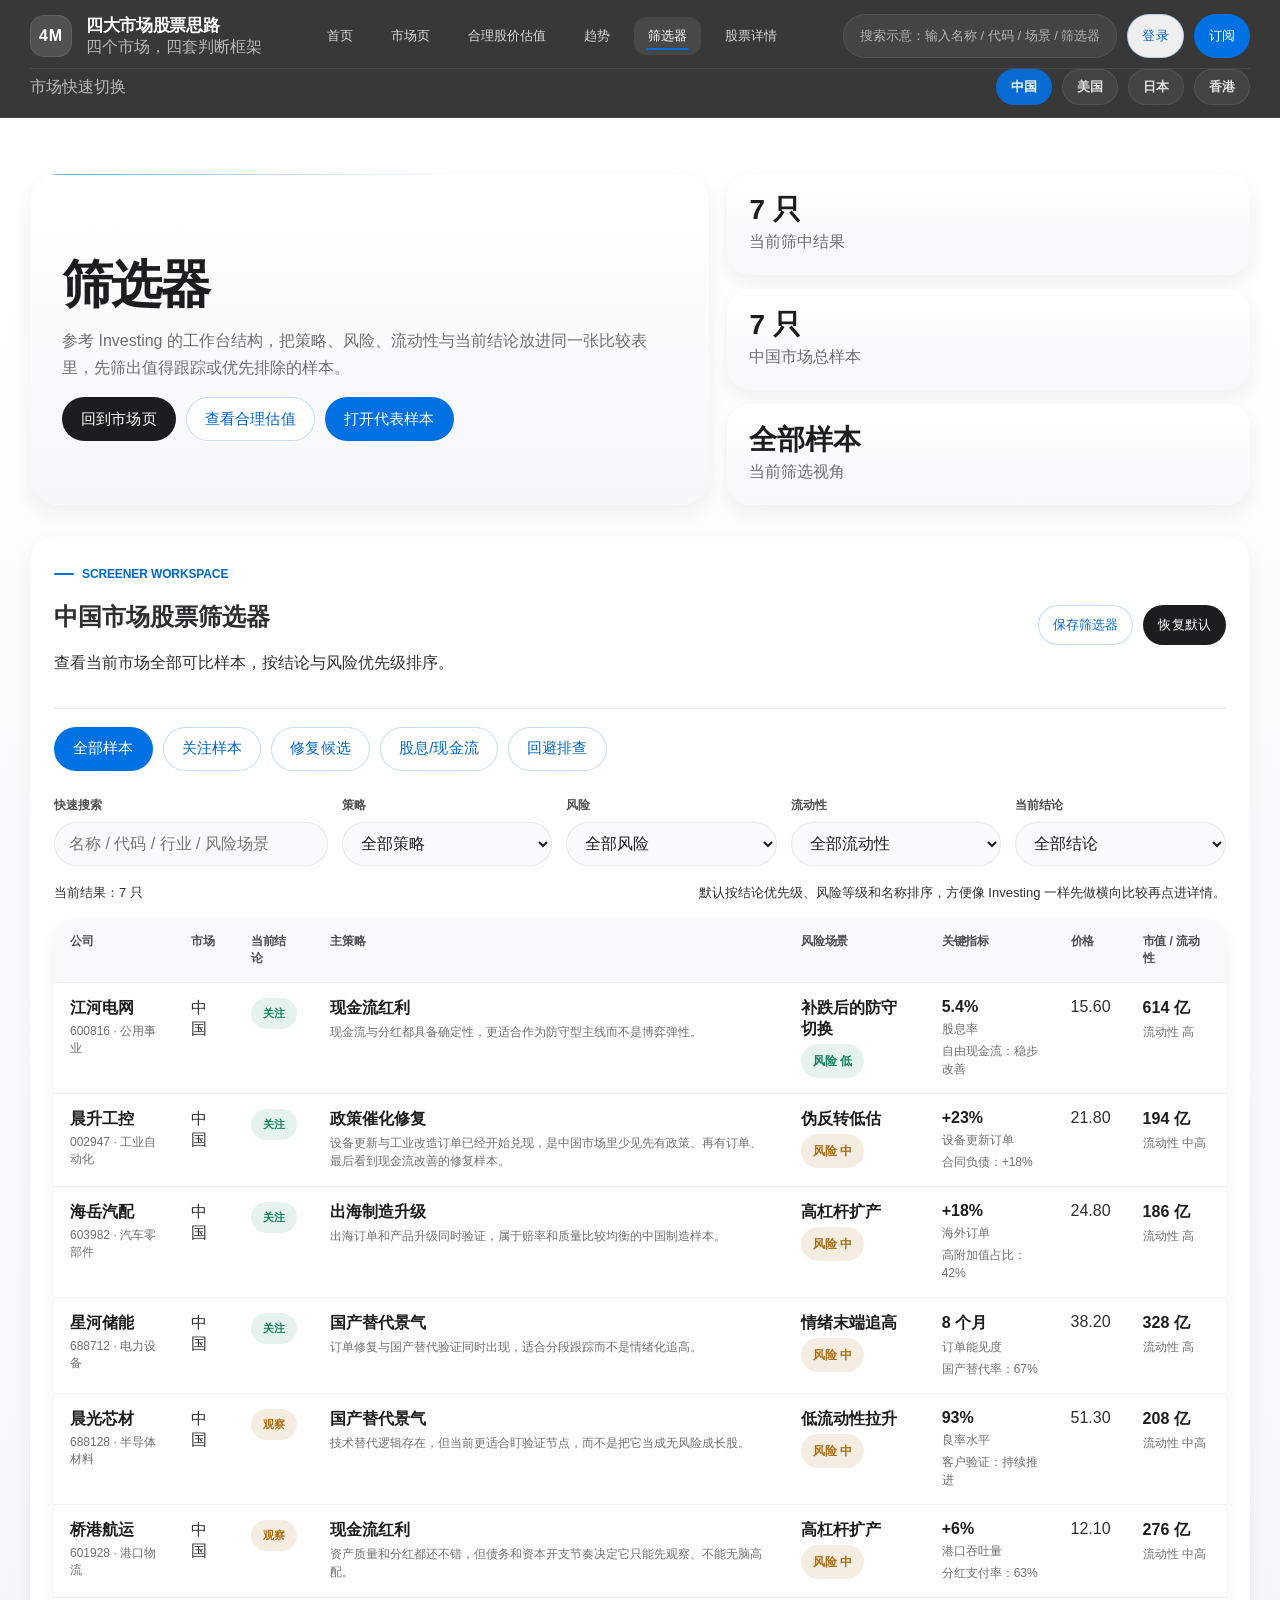
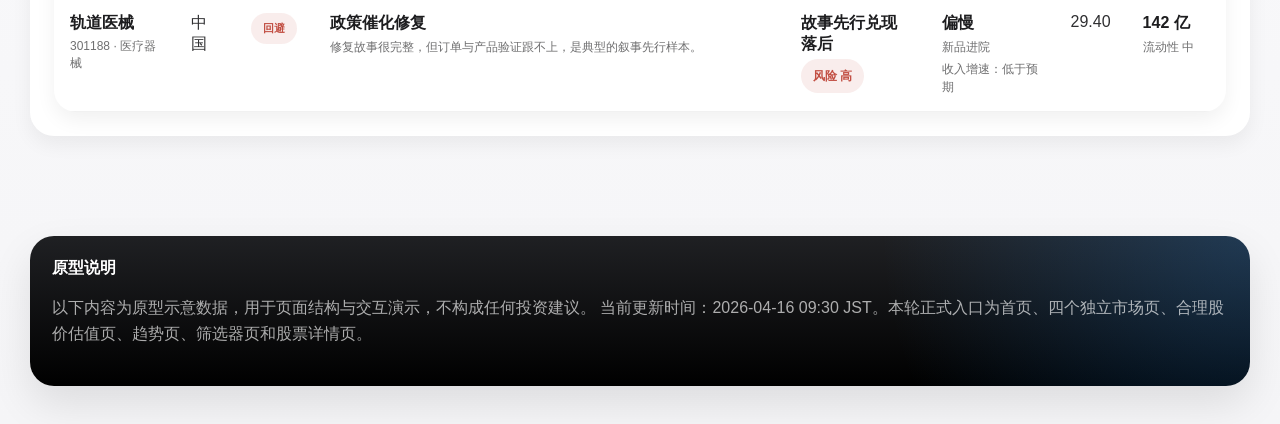
==== prototype/screener.html @ b93ec4f7 "feat: add investing-style workbench prototype" ====
<!DOCTYPE html>
<html lang="zh-CN">
<head>
  <meta charset="UTF-8">
  <meta name="viewport" content="width=device-width, initial-scale=1.0">
  <title>四大市场股票思路 | 筛选器原型</title>
  <link rel="stylesheet" href="assets/styles.css">
</head>
<body data-page="screener">
  <div id="app"></div>
  <script src="assets/data.js"></script>
  <script src="assets/app.js"></script>
</body>
</html>
---- prototype/assets/styles.css ----
@import url("https://fonts.googleapis.com/css2?family=IBM+Plex+Mono:wght@400;500;600&family=Noto+Sans+SC:wght@400;500;600;700&display=swap");

:root {
  --bg: #f7f9fc;
  --surface: #ffffff;
  --surface-2: #eef2f7;
  --surface-3: #f5f7fa;
  --surface-dark: #0a0b0d;
  --surface-dark-2: #1b1d22;
  --heading: #0a0b0d;
  --text: #18212f;
  --muted: #5b616e;
  --muted-strong: #464c58;
  --line: rgba(91, 97, 110, 0.18);
  --line-strong: rgba(91, 97, 110, 0.28);
  --primary: #0052ff;
  --primary-hover: #1d66ff;
  --primary-strong: #0667d0;
  --primary-soft: rgba(0, 82, 255, 0.08);
  --success: #0f9d58;
  --success-soft: rgba(15, 157, 88, 0.12);
  --warning: #9a6b00;
  --warning-soft: rgba(241, 194, 27, 0.18);
  --danger: #d93025;
  --danger-soft: rgba(217, 48, 37, 0.1);
  --shadow-sm: 0 1px 0 rgba(10, 11, 13, 0.03), 0 12px 24px rgba(10, 11, 13, 0.04);
  --shadow-md: 0 1px 0 rgba(10, 11, 13, 0.04), 0 18px 38px rgba(10, 11, 13, 0.06);
  --shadow-lg: 0 1px 0 rgba(10, 11, 13, 0.06), 0 28px 64px rgba(10, 11, 13, 0.1);
  --radius-xl: 32px;
  --radius-lg: 24px;
  --radius-md: 18px;
  --radius-sm: 12px;
  --radius-pill: 999px;
  --content: 1280px;
  --heading-font: "Manrope", "Noto Sans SC", "PingFang SC", "Microsoft YaHei UI", sans-serif;
  --body-font: "Noto Sans SC", "Manrope", "PingFang SC", "Microsoft YaHei UI", sans-serif;
  --mono-font: "IBM Plex Mono", Consolas, monospace;
}

* { box-sizing: border-box; }
html { scroll-behavior: smooth; }
body {
  margin: 0;
  min-height: 100vh;
  color: var(--text);
  font-family: var(--body-font);
  background: linear-gradient(180deg, #fafbfd 0%, var(--bg) 100%);
}
a { color: inherit; text-decoration: none; }
button, select, input { font: inherit; }
button { border: 0; cursor: pointer; }
table { border-collapse: collapse; }

.container { width: min(var(--content), calc(100% - 40px)); margin: 0 auto; }
.page-shell { min-height: 100vh; display: flex; flex-direction: column; }
.page-main { flex: 1; padding: 32px 0 56px; }
.fade-up { animation: fadeUp 0.42s cubic-bezier(0.2, 0.8, 0.2, 1) both; }

.site-header {
  position: sticky;
  top: 0;
  z-index: 30;
  color: rgba(255, 255, 255, 0.92);
  background: rgba(10, 11, 13, 0.9);
  backdrop-filter: blur(16px);
  border-bottom: 1px solid rgba(255, 255, 255, 0.08);
}
.header-inner, .subnav, .section-head, .panel-head, .stock-row-head, .stock-meta, .stock-row-footer, .board-meta, .valuation-meta, .workspace-head {
  display: flex;
  align-items: center;
  justify-content: space-between;
  gap: 16px;
}
.header-inner { padding: 18px 0 14px; }
.subnav {
  padding: 0 0 16px;
  border-top: 1px solid rgba(255, 255, 255, 0.06);
}
.brand {
  display: flex;
  align-items: center;
  gap: 14px;
}
.brand-mark {
  width: 46px;
  height: 46px;
  border-radius: 14px;
  display: grid;
  place-items: center;
  color: #fff;
  font-family: var(--heading-font);
  font-weight: 800;
  letter-spacing: 0.06em;
  background: var(--primary);
  box-shadow: 0 14px 26px rgba(0, 82, 255, 0.18);
}
.brand-copy strong, .panel-title, .card-title, .footer-card strong, .aside-panel strong, .floating-card strong, .trend-action strong {
  display: block;
  font-family: var(--heading-font);
}
.brand-copy strong {
  font-size: 17px;
  font-weight: 700;
  color: #fff;
  letter-spacing: -0.02em;
}
.brand-copy span, .subnav-label, .card-subtle, .note-bar, .footer-card p, .page-subtitle, .floating-card span, .aside-panel p, .workspace-head span {
  color: var(--muted);
}
.brand-copy span, .subnav-label {
  color: rgba(255, 255, 255, 0.66);
}
.nav-links, .header-actions, .chip-row, .button-row, .pill-row, .preset-row, .trend-actions {
  display: flex;
  flex-wrap: wrap;
  gap: 10px;
}
.nav-link, .chip, .button, .preset-chip, .card, .stock-row, .related-link { transition: 0.18s ease; }
.nav-link {
  position: relative;
  padding: 10px 14px;
  border-radius: 12px;
  color: rgba(255, 255, 255, 0.72);
  font-family: var(--heading-font);
  font-size: 14px;
  font-weight: 600;
}
.nav-link:hover {
  color: #fff;
  background: rgba(255, 255, 255, 0.06);
}
.nav-link.is-active {
  color: #fff;
  background: rgba(0, 82, 255, 0.16);
}
.nav-link.is-active::after {
  content: "";
  position: absolute;
  left: 12px;
  right: 12px;
  bottom: 6px;
  height: 2px;
  border-radius: 999px;
  background: var(--primary);
}
.chip {
  padding: 8px 14px;
  border-radius: var(--radius-pill);
  color: rgba(255, 255, 255, 0.76);
  font-size: 13px;
  font-weight: 600;
  background: rgba(255, 255, 255, 0.04);
  border: 1px solid rgba(255, 255, 255, 0.08);
}
.chip:hover {
  color: #fff;
  border-color: rgba(255, 255, 255, 0.16);
}
.chip.is-active {
  color: #fff;
  background: var(--primary);
  border-color: transparent;
  box-shadow: 0 12px 22px rgba(0, 82, 255, 0.18);
}
.search-hint {
  min-width: 250px;
  padding: 12px 16px;
  border-radius: var(--radius-pill);
  color: rgba(255, 255, 255, 0.52);
  font-size: 13px;
  background: rgba(255, 255, 255, 0.04);
  border: 1px solid rgba(255, 255, 255, 0.08);
}

.hero {
  position: relative;
  overflow: hidden;
  border-radius: 40px;
  background:
    radial-gradient(circle at top right, rgba(0, 82, 255, 0.12), transparent 26%),
    linear-gradient(180deg, #ffffff 0%, #f6f8fc 100%);
  border: 1px solid rgba(91, 97, 110, 0.14);
  box-shadow: var(--shadow-md);
  padding: 48px;
}
.hero::after {
  content: "";
  position: absolute;
  right: -120px;
  top: -90px;
  width: 320px;
  height: 320px;
  border-radius: 50%;
  background: radial-gradient(circle, rgba(0, 82, 255, 0.12) 0%, rgba(0, 82, 255, 0.04) 45%, transparent 72%);
}
.banner-card {
  position: relative;
  overflow: hidden;
  border-radius: 32px;
  background: linear-gradient(180deg, #ffffff 0%, #f8fafd 100%);
  border: 1px solid rgba(91, 97, 110, 0.14);
  box-shadow: var(--shadow-sm);
  padding: 32px;
}
.banner-card::before {
  content: "";
  position: absolute;
  left: 0;
  right: 0;
  top: 0;
  height: 4px;
  background: var(--primary);
}

.hero-grid, .banner-grid, .detail-grid, .ranking-panels, .market-grid, .teaching-grid, .education-grid,
.subscription-grid, .insight-grid, .stats-grid, .board-grid, .board-filters, .valuation-filter-grid,
.trend-list-grid {
  display: grid;
  gap: 18px;
}
.hero-grid, .banner-grid { grid-template-columns: 1.3fr 1fr; }
.detail-grid { grid-template-columns: 1.25fr 0.75fr; align-items: start; }
.ranking-panels, .board-grid { grid-template-columns: repeat(2, minmax(0, 1fr)); }
.board-filters, .valuation-filter-grid { grid-template-columns: repeat(2, minmax(0, 1fr)); }
.market-grid, .teaching-grid, .education-grid { grid-template-columns: repeat(4, minmax(0, 1fr)); }
.subscription-grid, .insight-grid { grid-template-columns: repeat(2, minmax(0, 1fr)); }
.stats-grid { grid-template-columns: repeat(4, minmax(0, 1fr)); margin-top: 24px; }

.hero-side, .banner-side, .content-stack, .aside-stack, .stock-list, .related-list, .list-bullets, .trend-factor-stack {
  display: grid;
  gap: 14px;
}

.eyebrow, .section-marker {
  display: inline-flex;
  gap: 8px;
  align-items: center;
  letter-spacing: 0.08em;
  text-transform: uppercase;
}
.eyebrow {
  margin-bottom: 16px;
  padding: 8px 12px;
  width: fit-content;
  border-radius: var(--radius-pill);
  font-family: var(--heading-font);
  font-size: 12px;
  font-weight: 700;
  color: var(--primary);
  background: rgba(0, 82, 255, 0.08);
  border: 1px solid rgba(0, 82, 255, 0.1);
}
.section-marker {
  font-family: var(--heading-font);
  font-size: 12px;
  font-weight: 700;
  color: var(--primary-strong);
}
.section-marker::before {
  content: "";
  width: 20px;
  height: 2px;
  border-radius: 999px;
  background: var(--primary);
}
.hero h1, .page-title, .section-head h2, .card h3, .stock-row h3, .trend-temperature strong {
  margin: 0;
  font-family: var(--heading-font);
  color: var(--heading);
}
.hero h1 {
  font-size: clamp(40px, 5vw, 70px);
  font-weight: 800;
  line-height: 1;
  letter-spacing: -0.05em;
  max-width: 820px;
}
.page-title {
  font-size: clamp(34px, 4vw, 52px);
  font-weight: 800;
  line-height: 1.02;
  letter-spacing: -0.04em;
}
.section-head h2 {
  font-size: clamp(24px, 3vw, 34px);
  font-weight: 700;
  line-height: 1.08;
  letter-spacing: -0.03em;
}
.card h3 {
  margin: 14px 0 10px;
  font-size: 21px;
  font-weight: 700;
  line-height: 1.16;
  letter-spacing: -0.03em;
}
.stock-row h3 {
  margin: 10px 0 8px;
  font-size: 22px;
  font-weight: 700;
  line-height: 1.16;
  letter-spacing: -0.03em;
}
.hero p, .page-subtitle, .section-head p, .card p, .stock-row p, .warning-box p, .footer-card p, .aside-panel p,
.state-note, .trend-temperature p, .trend-sparkline p, .trend-factor p, .valuation-note {
  line-height: 1.65;
}
.hero p {
  margin: 18px 0 0;
  max-width: 720px;
  color: var(--muted);
  font-size: 18px;
}
.page-subtitle, .section-head p, .card p, .stock-row p, .footer-card p, .aside-panel p, .state-note, .note-bar,
.metric-card span, .banner-stat span, .warning-box p, .valuation-meta, .valuation-note, .trend-factor p, .trend-sparkline p {
  color: var(--muted);
}
.section { margin-top: 32px; }
.section-head {
  align-items: end;
  margin-bottom: 18px;
}

.floating-card, .panel, .card, .section-panel, .filter-panel, .aside-panel, .metric-card, .banner-stat,
.footer-card, .subscription-card, .state-card, .stock-row, .trend-temperature, .trend-sparkline {
  position: relative;
  border: 1px solid var(--line);
  background: var(--surface);
  border-radius: var(--radius-lg);
  box-shadow: var(--shadow-sm);
}
.floating-card, .banner-stat, .footer-card, .state-card, .subscription-card, .metric-card, .stock-row, .trend-temperature, .trend-sparkline {
  padding: 22px;
}
.panel, .card, .section-panel, .filter-panel, .aside-panel, .warning-box {
  padding: 24px;
}
.floating-card {
  background: linear-gradient(180deg, #ffffff 0%, #f7f9fc 100%);
}
.floating-card strong { color: var(--heading); }
.floating-card span { color: var(--muted); }
.banner-stat {
  background: #fff;
}
.panel, .card, .section-panel, .filter-panel, .aside-panel, .warning-box, .stock-row, .metric-card {
  background: var(--surface);
}
.panel.opportunity {
  background: linear-gradient(180deg, rgba(0, 82, 255, 0.03) 0%, #ffffff 100%);
}
.panel.risk, .warning-box, .state-card.risk {
  background: linear-gradient(180deg, rgba(217, 48, 37, 0.03) 0%, #ffffff 100%);
}
.filter-panel {
  background: var(--surface-3);
}
.board-panel { min-height: 100%; }
.card:hover, .stock-row:hover, .related-link:hover {
  transform: translateY(-2px);
  border-color: rgba(0, 82, 255, 0.22);
  box-shadow: var(--shadow-md);
}
.related-link {
  display: block;
  padding: 18px;
  border-radius: var(--radius-md);
  border: 1px solid rgba(91, 97, 110, 0.16);
  background: var(--surface-2);
}
.related-link strong {
  display: block;
  font-family: var(--heading-font);
  font-weight: 700;
  color: var(--heading);
}
.related-link span {
  display: block;
  margin-top: 6px;
  color: var(--muted);
  line-height: 1.6;
}
.related-link:hover { background: #f4f7fb; }

.pill {
  display: inline-flex;
  align-items: center;
  gap: 6px;
  padding: 7px 11px;
  border-radius: var(--radius-pill);
  font-family: var(--heading-font);
  font-size: 12px;
  font-weight: 700;
  letter-spacing: 0.01em;
  white-space: nowrap;
  border: 1px solid transparent;
}
.pill.primary {
  color: var(--primary);
  background: rgba(0, 82, 255, 0.08);
  border-color: rgba(0, 82, 255, 0.1);
}
.pill.neutral {
  color: var(--muted-strong);
  background: rgba(91, 97, 110, 0.1);
  border-color: rgba(91, 97, 110, 0.08);
}
.pill.success {
  color: var(--success);
  background: var(--success-soft);
  border-color: rgba(15, 157, 88, 0.12);
}
.pill.warning {
  color: var(--warning);
  background: var(--warning-soft);
  border-color: rgba(154, 107, 0, 0.12);
}
.pill.danger {
  color: var(--danger);
  background: var(--danger-soft);
  border-color: rgba(217, 48, 37, 0.12);
}
.pill.dark {
  color: #fff;
  background: var(--surface-dark);
  border-color: rgba(255, 255, 255, 0.06);
}

.button, .preset-chip {
  min-height: 48px;
  padding: 0 18px;
  display: inline-flex;
  align-items: center;
  justify-content: center;
  font-family: var(--heading-font);
  font-size: 15px;
  font-weight: 700;
  letter-spacing: 0.01em;
  border-radius: var(--radius-pill);
  border: 1px solid transparent;
}
.button.primary, .preset-chip.is-active {
  color: #fff;
  background: var(--primary);
  box-shadow: 0 12px 24px rgba(0, 82, 255, 0.16);
}
.button.primary:hover, .preset-chip.is-active:hover {
  background: var(--primary-hover);
}
.button.secondary {
  color: var(--heading);
  background: var(--surface-2);
  border-color: rgba(91, 97, 110, 0.14);
}
.button.secondary:hover {
  background: #e8edf5;
}
.button.ghost, .preset-chip {
  color: var(--primary);
  background: rgba(255, 255, 255, 0.92);
  border-color: rgba(0, 82, 255, 0.24);
}
.button.ghost:hover, .preset-chip:hover {
  background: rgba(0, 82, 255, 0.04);
}
.button.warning {
  color: var(--danger);
  background: var(--danger-soft);
  border-color: rgba(217, 48, 37, 0.14);
}
.button.subtle {
  min-height: 40px;
  padding: 0 14px;
  font-size: 13px;
}
.button.is-pressed {
  color: #fff;
  background: var(--surface-dark);
  border-color: var(--surface-dark);
  box-shadow: none;
}

.stat-card {
  padding: 22px;
  color: #fff;
  border-radius: 28px;
  background: linear-gradient(180deg, #1c3fa6 0%, #0052ff 100%);
  border: 1px solid rgba(255, 255, 255, 0.08);
}
.stat-card strong, .banner-stat strong, .metric-card strong, .stock-price strong, .state-value strong {
  display: block;
  font-family: var(--heading-font);
  font-variant-numeric: tabular-nums;
}
.stat-card strong, .banner-stat strong {
  font-size: 28px;
  font-weight: 800;
  line-height: 1;
}
.stat-card span { color: rgba(255, 255, 255, 0.76); }
.banner-stat strong, .metric-card strong, .stock-price strong { color: var(--heading); }
.metric-card strong {
  font-size: 24px;
  font-weight: 800;
}
.stock-price {
  min-width: 96px;
  text-align: right;
}
.stock-price strong {
  font-size: 24px;
  font-weight: 800;
}
.stock-price span, .metric-card span, .banner-stat span, .field label, .state-note {
  display: block;
  margin-top: 8px;
}
.stock-price span {
  font-family: var(--mono-font);
  font-size: 12px;
  color: var(--muted);
}

.field { display: grid; gap: 8px; }
.field label {
  font-family: var(--heading-font);
  font-size: 12px;
  font-weight: 700;
  letter-spacing: 0.06em;
  text-transform: uppercase;
  color: var(--muted-strong);
}
.field select {
  min-height: 48px;
  width: 100%;
  padding: 0 14px;
  border-radius: 16px;
  border: 1px solid rgba(91, 97, 110, 0.16);
  background: #fff;
  color: var(--heading);
}
.field select:focus {
  outline: none;
  border-color: rgba(0, 82, 255, 0.34);
  box-shadow: 0 0 0 3px rgba(0, 82, 255, 0.08);
}
.text-input {
  min-height: 48px;
  width: 100%;
  padding: 0 14px;
  border-radius: 16px;
  border: 1px solid rgba(91, 97, 110, 0.16);
  background: #fff;
  color: var(--heading);
}
.text-input:focus {
  outline: none;
  border-color: rgba(0, 82, 255, 0.34);
  box-shadow: 0 0 0 3px rgba(0, 82, 255, 0.08);
}
.board-meta, .valuation-meta {
  margin: 18px 0 8px;
  flex-wrap: wrap;
  font-size: 13px;
}
.workspace-head {
  margin-bottom: 18px;
  padding-bottom: 18px;
  border-bottom: 1px solid rgba(91, 97, 110, 0.12);
}
.screener-toolbar {
  display: grid;
  grid-template-columns: minmax(240px, 1.3fr) repeat(4, minmax(0, 1fr));
  gap: 14px;
  margin-top: 18px;
}

.warning-box { border: 1px solid rgba(217, 48, 37, 0.14); }
.risk-row { border-color: rgba(217, 48, 37, 0.16); }
.list-bullets {
  margin: 18px 0 0;
  padding: 0;
}
.list-bullets li {
  list-style: none;
  padding: 16px 18px;
  border-radius: 16px;
  background: var(--surface-3);
  border: 1px solid rgba(91, 97, 110, 0.1);
  line-height: 1.65;
}
.list-bullets li strong { color: var(--heading); }
.empty-state {
  padding: 30px;
  text-align: center;
  border-radius: var(--radius-md);
  border: 1px dashed rgba(0, 82, 255, 0.22);
  color: var(--muted);
  background: rgba(0, 82, 255, 0.03);
}
.note-bar {
  margin-top: 28px;
  padding: 18px 20px;
  border-radius: var(--radius-md);
  border: 1px solid rgba(91, 97, 110, 0.14);
  background: var(--surface);
}
.site-footer {
  margin-top: 28px;
  padding: 0 0 38px;
}
.footer-card {
  color: rgba(255, 255, 255, 0.92);
  background: linear-gradient(180deg, #101317 0%, #0a0b0d 100%);
  border-color: rgba(255, 255, 255, 0.08);
}
.footer-card strong { color: #fff; }
.footer-card p { color: rgba(255, 255, 255, 0.62); }
.subscription-card.highlight {
  color: #fff;
  background: linear-gradient(180deg, #162a66 0%, #0052ff 100%);
  border-color: rgba(255, 255, 255, 0.08);
}
.subscription-card.highlight p,
.subscription-card.highlight .card-title,
.subscription-card.highlight strong {
  color: #fff;
}
.subscription-card.highlight .list-bullets li {
  color: rgba(255, 255, 255, 0.86);
  background: rgba(255, 255, 255, 0.12);
  border-color: rgba(255, 255, 255, 0.08);
}
.subscription-card.highlight .button.secondary {
  background: rgba(255, 255, 255, 0.92);
}

.stock-row-head, .stock-meta, .stock-row-footer { align-items: start; }
.stock-meta {
  padding-top: 12px;
  margin-top: 12px;
  border-top: 1px solid rgba(91, 97, 110, 0.12);
}
.stock-row-footer {
  padding-top: 12px;
  margin-top: 12px;
  border-top: 1px solid rgba(91, 97, 110, 0.12);
}
.stock-row-footer > span {
  color: var(--muted);
  line-height: 1.6;
}

.state-card {
  color: #fff;
  background: linear-gradient(180deg, #172035 0%, #0052ff 100%);
  border-color: rgba(255, 255, 255, 0.08);
}
.state-card .section-marker { color: rgba(255, 255, 255, 0.88); }
.state-card .section-marker::before { background: rgba(255, 255, 255, 0.5); }
.state-value strong {
  font-size: 42px;
  font-weight: 800;
  color: #fff;
  letter-spacing: -0.04em;
}
.state-note { color: rgba(255, 255, 255, 0.76); }

.valuation-panel .panel-head { align-items: flex-start; }
.valuation-table-wrap {
  margin-top: 16px;
  overflow: auto;
  border-radius: 24px;
  border: 1px solid rgba(91, 97, 110, 0.14);
  background: #fff;
}
.valuation-table {
  width: 100%;
  min-width: 760px;
  font-variant-numeric: tabular-nums;
}
.valuation-table th, .valuation-table td {
  padding: 15px 16px;
  border-bottom: 1px solid rgba(91, 97, 110, 0.1);
  text-align: left;
  vertical-align: top;
}
.valuation-table th {
  position: sticky;
  top: 0;
  z-index: 1;
  background: #f7f9fc;
  color: var(--muted-strong);
  font-family: var(--heading-font);
  font-size: 12px;
  font-weight: 700;
  letter-spacing: 0.06em;
  text-transform: uppercase;
}
.valuation-table tbody tr:hover { background: rgba(0, 82, 255, 0.03); }
.valuation-stock strong, .valuation-stock span { display: block; }
.valuation-stock strong {
  font-family: var(--heading-font);
  font-weight: 700;
  color: var(--heading);
}
.valuation-stock span, .valuation-note {
  color: var(--muted);
  font-size: 12px;
  margin-top: 4px;
}
.table-cell-stack {
  display: grid;
  gap: 4px;
}
.table-cell-stack strong {
  color: var(--heading);
  font-family: var(--heading-font);
  font-weight: 700;
}
.table-cell-stack span {
  color: var(--muted);
  font-size: 12px;
  line-height: 1.5;
}
.numeric-cell {
  text-align: right;
  white-space: nowrap;
  font-variant-numeric: tabular-nums;
}
.positive { color: var(--success); font-weight: 700; }
.caution { color: var(--warning); font-weight: 700; }
.negative { color: var(--danger); font-weight: 700; }

.trend-panel {
  background: linear-gradient(180deg, #111317 0%, #1c2028 100%);
  border-color: rgba(255, 255, 255, 0.08);
}
.trend-panel .section-marker,
.trend-panel .section-head h2,
.trend-panel strong {
  color: #fff;
}
.trend-panel .section-marker::before { background: var(--primary); }
.trend-panel .section-head p,
.trend-panel .trend-sparkline p,
.trend-panel .trend-factor p,
.trend-panel .trend-action span,
.trend-panel .trend-list {
  color: rgba(255, 255, 255, 0.66);
}
.trend-temperature {
  color: #fff;
  background: linear-gradient(180deg, #0052ff 0%, #003ec2 100%);
  border-color: rgba(255, 255, 255, 0.08);
}
.trend-label {
  display: inline-flex;
  margin-bottom: 8px;
  padding: 6px 10px;
  border-radius: var(--radius-pill);
  font-family: var(--heading-font);
  font-size: 12px;
  font-weight: 700;
  color: rgba(255, 255, 255, 0.92);
  background: rgba(255, 255, 255, 0.12);
}
.trend-temperature strong {
  font-size: 46px;
  font-weight: 800;
  line-height: 1;
  letter-spacing: -0.04em;
}
.trend-temperature p { color: rgba(255, 255, 255, 0.82); margin-top: 8px; }
.sparkline-svg {
  width: 100%;
  height: auto;
  color: #86b5ff;
  margin: 10px 0 6px;
}
.trend-list { margin: 10px 0 0; padding-left: 18px; }
.trend-list li { margin-top: 8px; }
.trend-factor {
  padding: 14px 16px;
  border-radius: 16px;
  background: rgba(255, 255, 255, 0.05);
  border: 1px solid rgba(255, 255, 255, 0.08);
}
.trend-factor-head {
  display: flex;
  align-items: center;
  justify-content: space-between;
  gap: 12px;
}
.trend-factor-head span {
  font-family: var(--mono-font);
  color: rgba(255, 255, 255, 0.9);
}
.factor-bar {
  margin: 10px 0 8px;
  height: 8px;
  border-radius: var(--radius-pill);
  background: rgba(255, 255, 255, 0.1);
  overflow: hidden;
}
.factor-bar span {
  display: block;
  height: 100%;
  border-radius: inherit;
  background: linear-gradient(90deg, #7faeff 0%, #0052ff 100%);
}
.trend-action {
  display: block;
  padding: 16px 18px;
  border-radius: 18px;
  border: 1px solid rgba(255, 255, 255, 0.08);
  background: rgba(255, 255, 255, 0.04);
}
.trend-action strong { color: #fff; }
.trend-action span { display: block; margin-top: 6px; line-height: 1.6; }
.trend-action.success {
  background: rgba(15, 157, 88, 0.14);
  border-color: rgba(15, 157, 88, 0.18);
}
.trend-action.warning {
  background: rgba(217, 48, 37, 0.14);
  border-color: rgba(217, 48, 37, 0.18);
}

.toast {
  position: fixed;
  right: 20px;
  bottom: 20px;
  z-index: 40;
  min-width: 240px;
  max-width: 320px;
  padding: 14px 18px;
  border-radius: 18px;
  color: #fff;
  background: rgba(10, 11, 13, 0.94);
  border: 1px solid rgba(255, 255, 255, 0.08);
  box-shadow: var(--shadow-lg);
  transform: translateY(18px);
  opacity: 0;
  pointer-events: none;
  transition: 0.18s ease;
}
.toast.is-visible { opacity: 1; transform: translateY(0); }

/* Apple-inspired visual system override */
:root {
  --bg: #ffffff;
  --surface: #ffffff;
  --surface-2: #f5f5f7;
  --surface-3: #fbfbfd;
  --surface-dark: #1d1d1f;
  --surface-dark-2: #2a2a2d;
  --heading: #1d1d1f;
  --text: rgba(29, 29, 31, 0.92);
  --muted: rgba(29, 29, 31, 0.64);
  --muted-strong: rgba(29, 29, 31, 0.78);
  --line: rgba(29, 29, 31, 0.08);
  --line-strong: rgba(29, 29, 31, 0.14);
  --primary: #0071e3;
  --primary-hover: #0077ed;
  --primary-strong: #0066cc;
  --primary-soft: rgba(0, 113, 227, 0.1);
  --success: #12805c;
  --success-soft: rgba(18, 128, 92, 0.1);
  --warning: #a96d12;
  --warning-soft: rgba(169, 109, 18, 0.12);
  --danger: #c24f43;
  --danger-soft: rgba(194, 79, 67, 0.1);
  --shadow-sm: 0 8px 20px rgba(0, 0, 0, 0.06);
  --shadow-md: 0 18px 42px rgba(0, 0, 0, 0.1);
  --shadow-lg: 0 24px 56px rgba(0, 0, 0, 0.14);
  --radius-xl: 32px;
  --radius-lg: 24px;
  --radius-md: 18px;
  --radius-sm: 11px;
  --content: 1220px;
  --heading-font: "SF Pro Display", "SF Pro Text", -apple-system, BlinkMacSystemFont, "Segoe UI", "PingFang SC", "Hiragino Sans GB", "Microsoft YaHei UI", sans-serif;
  --body-font: "SF Pro Text", "SF Pro Display", -apple-system, BlinkMacSystemFont, "Segoe UI", "PingFang SC", "Hiragino Sans GB", "Microsoft YaHei UI", sans-serif;
  --mono-font: "SF Mono", "IBM Plex Mono", ui-monospace, Consolas, monospace;
}

body {
  color: var(--text);
  background:
    linear-gradient(180deg, #ffffff 0%, #fbfbfd 48%, #f5f5f7 100%);
}

.page-main {
  padding: 24px 0 72px;
}

.site-header {
  color: rgba(255, 255, 255, 0.92);
  background: rgba(0, 0, 0, 0.78);
  backdrop-filter: saturate(180%) blur(20px);
  border-bottom: 1px solid rgba(255, 255, 255, 0.08);
}

.header-inner {
  padding: 14px 0 10px;
}

.subnav {
  padding-bottom: 12px;
  border-top: 1px solid rgba(255, 255, 255, 0.08);
}

.brand-mark {
  width: 42px;
  height: 42px;
  border-radius: 14px;
  color: #ffffff;
  background: rgba(255, 255, 255, 0.12);
  border: 1px solid rgba(255, 255, 255, 0.08);
  box-shadow: none;
}

.brand-copy strong,
.panel-title,
.card-title,
.aside-panel strong,
.floating-card strong,
.related-link strong {
  color: var(--heading);
  font-weight: 600;
}

.brand-copy strong {
  color: #ffffff;
}

.brand-copy span,
.subnav-label {
  color: rgba(255, 255, 255, 0.64);
}

.nav-link {
  color: rgba(255, 255, 255, 0.8);
  font-family: var(--body-font);
  font-size: 13px;
  font-weight: 400;
  border: 0;
}

.nav-link:hover {
  color: #ffffff;
  background: rgba(255, 255, 255, 0.08);
}

.nav-link.is-active {
  color: #ffffff;
  background: rgba(255, 255, 255, 0.08);
}

.nav-link.is-active::after {
  bottom: 5px;
  height: 2px;
  background: var(--primary);
}

.chip {
  color: rgba(255, 255, 255, 0.84);
  background: rgba(255, 255, 255, 0.06);
  border: 1px solid rgba(255, 255, 255, 0.08);
}

.chip:hover {
  color: #ffffff;
  background: rgba(255, 255, 255, 0.1);
  border-color: rgba(255, 255, 255, 0.12);
}

.chip.is-active {
  color: #ffffff;
  background: rgba(0, 113, 227, 0.9);
  border-color: transparent;
  box-shadow: none;
}

.search-hint {
  color: rgba(255, 255, 255, 0.6);
  background: rgba(255, 255, 255, 0.06);
  border: 1px solid rgba(255, 255, 255, 0.08);
}

.hero {
  border-radius: 32px;
  background:
    radial-gradient(circle at 82% 18%, rgba(41, 151, 255, 0.16), transparent 28%),
    linear-gradient(180deg, #1f2023 0%, #09090b 100%);
  border: 0;
  box-shadow: var(--shadow-md);
  padding: 56px 52px 48px;
}

.hero::before {
  content: "";
  position: absolute;
  inset: auto auto 6% 6%;
  width: 280px;
  height: 280px;
  border-radius: 50%;
  background: radial-gradient(circle, rgba(255, 255, 255, 0.05) 0%, transparent 70%);
  pointer-events: none;
}

.hero::after {
  right: -120px;
  top: -120px;
  width: 340px;
  height: 340px;
  background: radial-gradient(circle, rgba(0, 113, 227, 0.18) 0%, rgba(0, 113, 227, 0.02) 62%, transparent 72%);
}

.banner-card {
  border-radius: 28px;
  background: linear-gradient(180deg, #ffffff 0%, #f7f7fa 100%);
  border: 0;
  box-shadow: var(--shadow-sm);
}

.banner-card::before {
  height: 1px;
  background: linear-gradient(90deg, rgba(0, 113, 227, 0.6) 0%, rgba(0, 113, 227, 0) 62%);
}

.eyebrow,
.section-marker,
.field label,
.valuation-table th {
  font-family: var(--body-font);
  font-weight: 600;
  letter-spacing: -0.01em;
}

.eyebrow {
  color: #ffffff;
  background: rgba(255, 255, 255, 0.08);
  border-color: rgba(255, 255, 255, 0.12);
}

.section-marker {
  color: var(--primary-strong);
}

.section-marker::before {
  background: var(--primary);
}

.hero h1,
.hero .page-title {
  color: #ffffff;
}

.hero h1 {
  font-size: clamp(40px, 5vw, 60px);
  font-weight: 600;
  line-height: 1.04;
  letter-spacing: -0.04em;
}

.page-title {
  font-weight: 600;
  line-height: 1.08;
  letter-spacing: -0.035em;
}

.section-head h2 {
  font-size: clamp(26px, 3vw, 36px);
  font-weight: 600;
  line-height: 1.08;
  letter-spacing: -0.03em;
}

.card h3,
.stock-row h3 {
  font-weight: 600;
  letter-spacing: -0.02em;
}

.hero p {
  margin-top: 16px;
  color: rgba(255, 255, 255, 0.78);
  font-size: 17px;
}

.page-subtitle,
.section-head p,
.card p,
.stock-row p,
.footer-card p,
.aside-panel p,
.state-note,
.note-bar,
.metric-card span,
.banner-stat span,
.warning-box p,
.valuation-meta,
.valuation-note,
.trend-factor p,
.trend-sparkline p {
  color: var(--muted);
}

.floating-card,
.panel,
.card,
.section-panel,
.filter-panel,
.aside-panel,
.metric-card,
.banner-stat,
.footer-card,
.subscription-card,
.state-card,
.stock-row,
.trend-temperature,
.trend-sparkline,
.warning-box,
.valuation-table-wrap,
.related-link {
  border: 0;
  box-shadow: var(--shadow-sm);
}

.floating-card,
.banner-stat,
.metric-card {
  background: linear-gradient(180deg, #ffffff 0%, #f8f8fb 100%);
}

.panel,
.card,
.section-panel,
.aside-panel,
.stock-row,
.related-link,
.trend-sparkline {
  background: var(--surface-2);
}

.filter-panel,
.note-bar {
  background: #ffffff;
}

.panel.opportunity {
  background: linear-gradient(180deg, #ffffff 0%, #f7fbff 100%);
}

.panel.risk,
.warning-box,
.state-card.risk {
  background: linear-gradient(180deg, #fff7f5 0%, #ffffff 100%);
}

.card:hover,
.stock-row:hover,
.related-link:hover {
  transform: translateY(-2px);
  box-shadow: var(--shadow-md);
}

.pill {
  font-family: var(--body-font);
  font-size: 11px;
  font-weight: 600;
  letter-spacing: -0.01em;
  text-transform: none;
}

.pill.primary {
  color: var(--primary-strong);
  background: rgba(0, 113, 227, 0.1);
  border-color: transparent;
}

.pill.neutral {
  color: var(--muted-strong);
  background: rgba(29, 29, 31, 0.06);
  border-color: transparent;
}

.pill.success {
  color: var(--success);
  background: var(--success-soft);
  border-color: transparent;
}

.pill.warning {
  color: var(--warning);
  background: var(--warning-soft);
  border-color: transparent;
}

.pill.danger {
  color: var(--danger);
  background: var(--danger-soft);
  border-color: transparent;
}

.pill.dark {
  color: #ffffff;
  background: rgba(29, 29, 31, 0.92);
  border-color: transparent;
}

.button,
.preset-chip {
  min-height: 44px;
  font-family: var(--body-font);
  font-size: 15px;
  font-weight: 500;
  border-radius: 999px;
  box-shadow: none;
}

.button.primary,
.preset-chip.is-active {
  color: #ffffff;
  background: var(--primary);
  box-shadow: none;
}

.button.primary:hover,
.preset-chip.is-active:hover {
  background: var(--primary-hover);
}

.button.secondary {
  color: #ffffff;
  background: var(--surface-dark);
  border-color: transparent;
}

.button.secondary:hover {
  background: #2c2c2e;
}

.button.ghost,
.preset-chip {
  color: var(--primary-strong);
  background: rgba(255, 255, 255, 0.92);
  border-color: rgba(0, 113, 227, 0.24);
}

.button.ghost:hover,
.preset-chip:hover {
  background: #ffffff;
  border-color: rgba(0, 113, 227, 0.36);
}

.button.warning {
  color: var(--danger);
  background: rgba(194, 79, 67, 0.08);
  border-color: transparent;
}

.stat-card {
  color: var(--heading);
  background: linear-gradient(180deg, #ffffff 0%, #f3f5f8 100%);
  border: 0;
  box-shadow: var(--shadow-sm);
}

.stat-card strong,
.stat-card span {
  color: var(--heading);
}

.stat-card span {
  color: var(--muted);
}

.field label {
  color: var(--muted-strong);
}

.field select {
  min-height: 44px;
  border-radius: 999px;
  border: 1px solid rgba(29, 29, 31, 0.08);
  background: #fbfbfd;
}
.text-input {
  min-height: 44px;
  border-radius: 999px;
  border: 1px solid rgba(29, 29, 31, 0.08);
  background: #fbfbfd;
}

.field select:focus {
  border-color: rgba(0, 113, 227, 0.38);
  box-shadow: 0 0 0 3px rgba(0, 113, 227, 0.12);
}
.text-input:focus {
  border-color: rgba(0, 113, 227, 0.38);
  box-shadow: 0 0 0 3px rgba(0, 113, 227, 0.12);
}

.workspace-head,
.stock-meta,
.stock-row-footer {
  border-color: rgba(29, 29, 31, 0.08);
}

.risk-row,
.warning-box {
  border-color: transparent;
}

.list-bullets li {
  background: rgba(255, 255, 255, 0.72);
  border: 0;
  box-shadow: inset 0 0 0 1px rgba(29, 29, 31, 0.04);
}

.empty-state {
  border: 0;
  background: rgba(0, 113, 227, 0.06);
  box-shadow: inset 0 0 0 1px rgba(0, 113, 227, 0.1);
}

.footer-card {
  color: rgba(255, 255, 255, 0.92);
  background:
    radial-gradient(circle at top right, rgba(41, 151, 255, 0.22), transparent 30%),
    linear-gradient(180deg, #1f2023 0%, #000000 100%);
  border: 0;
  box-shadow: var(--shadow-md);
}

.footer-card strong {
  color: #ffffff;
}

.footer-card p {
  color: rgba(255, 255, 255, 0.66);
}

.subscription-card.highlight {
  color: #ffffff;
  background:
    radial-gradient(circle at top right, rgba(41, 151, 255, 0.24), transparent 32%),
    linear-gradient(180deg, #2a2a2d 0%, #1d1d1f 100%);
  border: 0;
  box-shadow: var(--shadow-md);
}

.subscription-card.highlight p,
.subscription-card.highlight .card-title,
.subscription-card.highlight strong {
  color: #ffffff;
}

.subscription-card.highlight .list-bullets li {
  color: rgba(255, 255, 255, 0.84);
  background: rgba(255, 255, 255, 0.08);
  box-shadow: inset 0 0 0 1px rgba(255, 255, 255, 0.08);
}

.subscription-card.highlight .button.secondary {
  background: rgba(255, 255, 255, 0.12);
}

.state-card {
  color: #ffffff;
  background:
    radial-gradient(circle at top right, rgba(41, 151, 255, 0.24), transparent 32%),
    linear-gradient(180deg, #2a2a2d 0%, #1d1d1f 100%);
  border: 0;
  box-shadow: var(--shadow-md);
}

.state-card .section-marker {
  color: rgba(255, 255, 255, 0.72);
}

.state-card .section-marker::before {
  background: rgba(41, 151, 255, 0.8);
}

.state-value strong {
  color: #ffffff;
}

.state-note {
  color: rgba(255, 255, 255, 0.72);
}

.valuation-table-wrap {
  border-radius: 22px;
  background: #ffffff;
}

.valuation-table th,
.valuation-table td {
  border-bottom-color: rgba(29, 29, 31, 0.06);
}

.valuation-table th {
  background: #fafafc;
  color: var(--muted-strong);
}

.valuation-table tbody tr:hover {
  background: rgba(0, 113, 227, 0.04);
}

.trend-panel {
  background: transparent;
  border: 0;
  box-shadow: none;
}

.trend-panel .section-marker,
.trend-panel .section-head h2,
.trend-panel strong {
  color: var(--heading);
}

.trend-panel .section-head p,
.trend-panel .trend-sparkline p,
.trend-panel .trend-factor p,
.trend-panel .trend-action span,
.trend-panel .trend-list {
  color: var(--muted);
}

.trend-temperature {
  color: #ffffff;
  background:
    radial-gradient(circle at top right, rgba(41, 151, 255, 0.22), transparent 30%),
    linear-gradient(180deg, #2a2a2d 0%, #1d1d1f 100%);
  border: 0;
  box-shadow: var(--shadow-md);
}

.trend-label {
  color: #ffffff;
  background: rgba(255, 255, 255, 0.12);
}

.trend-temperature strong {
  color: #ffffff;
}

.trend-temperature p {
  color: rgba(255, 255, 255, 0.74);
}

.sparkline-svg {
  color: #2997ff;
}

.trend-factor {
  background: #ffffff;
  border: 0;
  box-shadow: var(--shadow-sm);
}

.trend-factor-head span {
  color: var(--muted-strong);
  font-family: var(--mono-font);
}

.factor-bar {
  background: rgba(29, 29, 31, 0.08);
}

.factor-bar span {
  background: linear-gradient(90deg, #6bb9ff 0%, #0071e3 100%);
}

.trend-action {
  background: var(--surface-2);
  border: 0;
  box-shadow: var(--shadow-sm);
}

.trend-action strong {
  color: var(--heading);
}

.trend-action.success {
  background: linear-gradient(180deg, #f6fffb 0%, #f2f9f6 100%);
}

.trend-action.warning {
  background: linear-gradient(180deg, #fff8f6 0%, #fff5f2 100%);
}

.toast {
  color: #ffffff;
  background: rgba(29, 29, 31, 0.96);
  border: 0;
  box-shadow: var(--shadow-lg);
}

.home-terminal-grid,
.news-calendar-grid,
.market-desk-grid {
  display: grid;
  gap: 18px;
}

.home-terminal-grid {
  grid-template-columns: 0.95fr 1.05fr;
}

.news-calendar-grid,
.market-desk-grid {
  grid-template-columns: repeat(2, minmax(0, 1fr));
}

.home-overview-panel,
.market-matrix-panel,
.quote-group,
.leaderboard-card,
.tool-card,
.calendar-card {
  border-radius: 22px;
  background: #ffffff;
  box-shadow: var(--shadow-sm);
  border: 1px solid rgba(29, 29, 31, 0.06);
}

.home-overview-panel,
.market-matrix-panel,
.leaderboard-card,
.calendar-card {
  padding: 24px;
}

.home-title {
  margin: 0;
  font-family: var(--heading-font);
  font-size: clamp(34px, 4vw, 48px);
  font-weight: 700;
  line-height: 1.05;
  letter-spacing: -0.04em;
  color: var(--heading);
}

.home-lead {
  margin: 14px 0 0;
  max-width: 720px;
  color: var(--muted);
  font-size: 16px;
  line-height: 1.65;
}

.terminal-kpis {
  display: grid;
  grid-template-columns: repeat(4, minmax(0, 1fr));
  gap: 12px;
  margin-top: 20px;
}

.matrix-table-wrap,
.leaderboard-table-wrap,
.calendar-table-wrap {
  overflow: auto;
}

.matrix-table,
.leaderboard-table,
.calendar-table {
  width: 100%;
  border-collapse: collapse;
}

.matrix-table th,
.matrix-table td,
.leaderboard-table td,
.calendar-table th,
.calendar-table td {
  padding: 12px 10px;
  border-bottom: 1px solid rgba(29, 29, 31, 0.06);
  vertical-align: top;
}

.matrix-table th,
.calendar-table th {
  color: var(--muted-strong);
  font-size: 12px;
  font-weight: 700;
  text-transform: uppercase;
  letter-spacing: 0.04em;
  text-align: left;
  white-space: nowrap;
}

.matrix-table td:last-child,
.leaderboard-table td:last-child,
.calendar-table td:last-child {
  border-right: 0;
}

.quote-board {
  display: grid;
  grid-template-columns: repeat(4, minmax(0, 1fr));
  gap: 14px;
  margin-top: 18px;
}

.quote-group {
  overflow: hidden;
}

.quote-group-head {
  display: flex;
  align-items: center;
  justify-content: space-between;
  gap: 12px;
  padding: 18px 18px 12px;
  border-bottom: 1px solid rgba(29, 29, 31, 0.06);
}

.quote-group-head strong {
  color: var(--heading);
  font-family: var(--heading-font);
  font-weight: 700;
}

.quote-group-head span {
  color: var(--muted);
  font-size: 12px;
}

.quote-list,
.news-list,
.read-list,
.watch-list {
  display: grid;
}

.quote-row,
.news-item,
.read-item,
.watch-row {
  display: flex;
  align-items: flex-start;
  justify-content: space-between;
  gap: 14px;
  padding: 14px 18px;
  border-bottom: 1px solid rgba(29, 29, 31, 0.06);
  transition: background 0.16s ease;
}

.quote-row:last-child,
.news-item:last-child,
.read-item:last-child,
.watch-row:last-child {
  border-bottom: 0;
}

.quote-row:hover,
.news-item:hover,
.read-item:hover,
.watch-row:hover,
.tool-card:hover {
  background: rgba(0, 113, 227, 0.03);
}

.quote-meta {
  display: grid;
  gap: 4px;
}

.quote-meta strong {
  color: var(--heading);
  font-family: var(--heading-font);
  font-weight: 700;
}

.quote-meta span,
.news-item span,
.read-item span,
.watch-row-side span {
  color: var(--muted);
  font-size: 12px;
  line-height: 1.5;
}

.quote-value,
.watch-row-side {
  display: grid;
  gap: 4px;
  justify-items: end;
  text-align: right;
  white-space: nowrap;
}

.quote-value strong,
.watch-row-side strong {
  color: var(--heading);
  font-family: var(--heading-font);
  font-variant-numeric: tabular-nums;
  font-weight: 700;
}

.news-panel,
.calendar-panel {
  min-height: 100%;
}

.news-item {
  display: grid;
  justify-content: stretch;
}

.news-item-head {
  display: flex;
  align-items: center;
  gap: 10px;
  margin-bottom: 8px;
}

.news-item .news-meta {
  color: var(--muted);
  font-size: 12px;
  font-family: var(--mono-font);
}

.news-item strong,
.read-item strong,
.tool-card strong {
  color: var(--heading);
  font-family: var(--heading-font);
  font-weight: 700;
}

.read-item {
  align-items: flex-start;
  justify-content: stretch;
}

.calendar-columns {
  display: grid;
  grid-template-columns: 1fr;
  gap: 14px;
  margin-top: 8px;
}

.leaderboard-grid {
  display: grid;
  grid-template-columns: repeat(4, minmax(0, 1fr));
  gap: 16px;
}

.leaderboard-card {
  overflow: hidden;
  padding: 0;
}

.leaderboard-card .quote-group-head {
  padding: 18px;
}

.leaderboard-rank {
  width: 28px;
  color: var(--muted-strong);
  font-family: var(--mono-font);
  font-size: 12px;
}

.tool-grid {
  display: grid;
  grid-template-columns: repeat(3, minmax(0, 1fr));
  gap: 14px;
}

.tool-card {
  display: grid;
  gap: 8px;
  padding: 18px;
}

.tool-card span {
  color: var(--muted);
  line-height: 1.6;
}

.home-market-card {
  min-height: 100%;
}

.compact-list li {
  padding: 12px 14px;
}

.market-hero-grid .banner-card,
.market-hero-grid .banner-stat {
  min-height: 100%;
}

.market-glance-grid {
  display: grid;
  grid-template-columns: repeat(2, minmax(0, 1fr));
  gap: 14px;
}

.market-summary-grid {
  display: grid;
  grid-template-columns: repeat(4, minmax(0, 1fr));
  gap: 16px;
}

.watch-list,
.read-list {
  gap: 0;
}

.watch-row-side {
  min-width: 110px;
}

@keyframes fadeUp {
  from { opacity: 0; transform: translateY(14px); }
  to { opacity: 1; transform: translateY(0); }
}

@media (max-width: 1100px) {
  .hero-grid, .banner-grid, .detail-grid, .ranking-panels, .board-grid { grid-template-columns: 1fr; }
  .market-grid, .teaching-grid, .education-grid, .stats-grid, .insight-grid, .subscription-grid, .board-filters, .valuation-filter-grid { grid-template-columns: repeat(2, minmax(0, 1fr)); }
  .screener-toolbar { grid-template-columns: repeat(2, minmax(0, 1fr)); }
  .home-terminal-grid,
  .news-calendar-grid,
  .market-desk-grid { grid-template-columns: 1fr; }
  .quote-board,
  .leaderboard-grid,
  .tool-grid,
  .market-summary-grid { grid-template-columns: repeat(2, minmax(0, 1fr)); }
  .header-actions { justify-content: flex-start; }
}

@media (max-width: 820px) {
  .header-inner, .subnav, .section-head, .panel-head, .stock-row-head, .stock-meta, .stock-row-footer, .board-meta, .valuation-meta, .workspace-head {
    flex-direction: column;
    align-items: stretch;
  }
  .hero, .panel, .card, .section-panel, .filter-panel, .aside-panel, .banner-card, .warning-box { padding: 22px; }
  .search-hint { min-width: 0; width: 100%; }
  .stats-grid, .trend-list-grid { grid-template-columns: 1fr; }
  .screener-toolbar { grid-template-columns: 1fr; }
  .terminal-kpis,
  .quote-board,
  .leaderboard-grid,
  .tool-grid,
  .market-summary-grid,
  .market-glance-grid { grid-template-columns: 1fr; }
  .nav-links { width: 100%; }
}

@media (max-width: 620px) {
  .container { width: min(var(--content), calc(100% - 24px)); }
  .page-main { padding-top: 22px; }
  .market-grid, .teaching-grid, .education-grid, .stats-grid, .insight-grid, .subscription-grid, .board-filters, .valuation-filter-grid { grid-template-columns: 1fr; }
  .stock-price { text-align: left; }
  .valuation-table { min-width: 680px; }
  .hero { padding: 28px; border-radius: 28px; }
  .hero h1 { font-size: clamp(30px, 10vw, 42px); }
  .page-title { font-size: clamp(28px, 9vw, 38px); }
  .section-head h2 { font-size: 28px; }
}
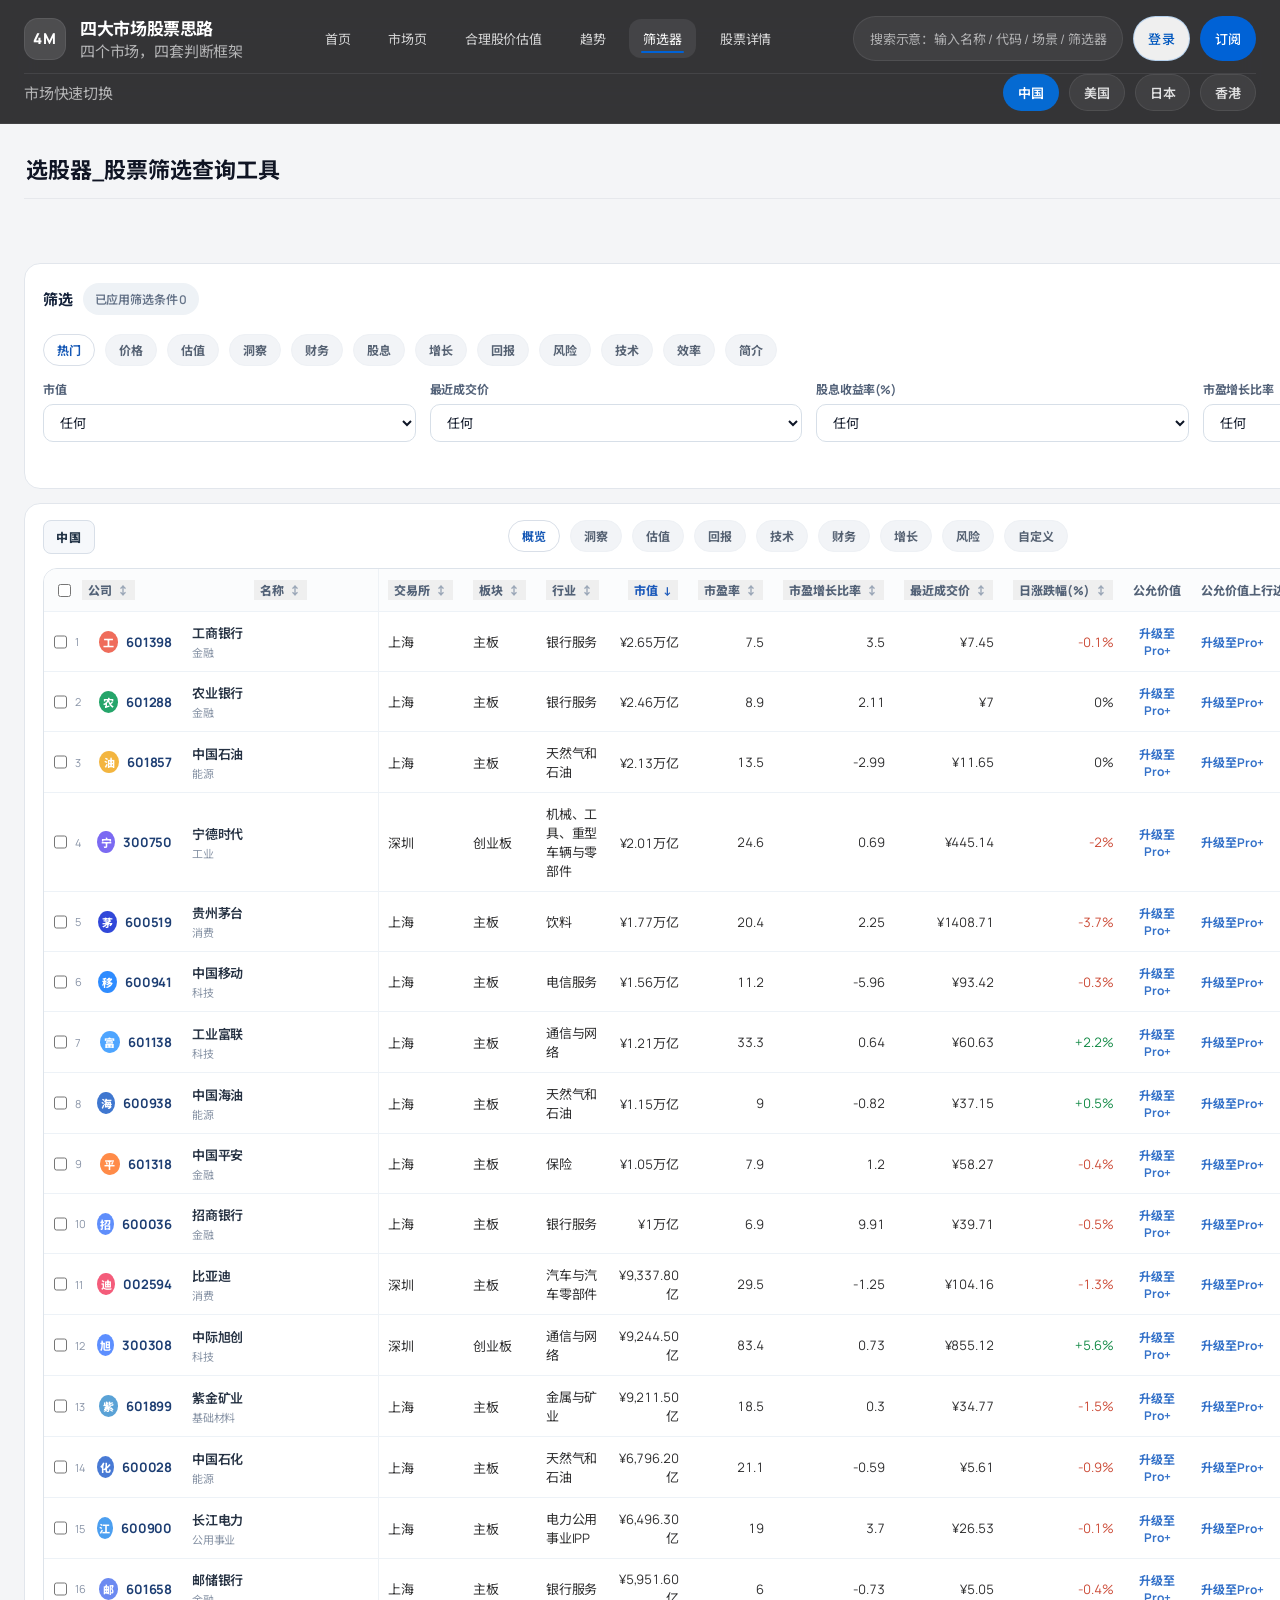
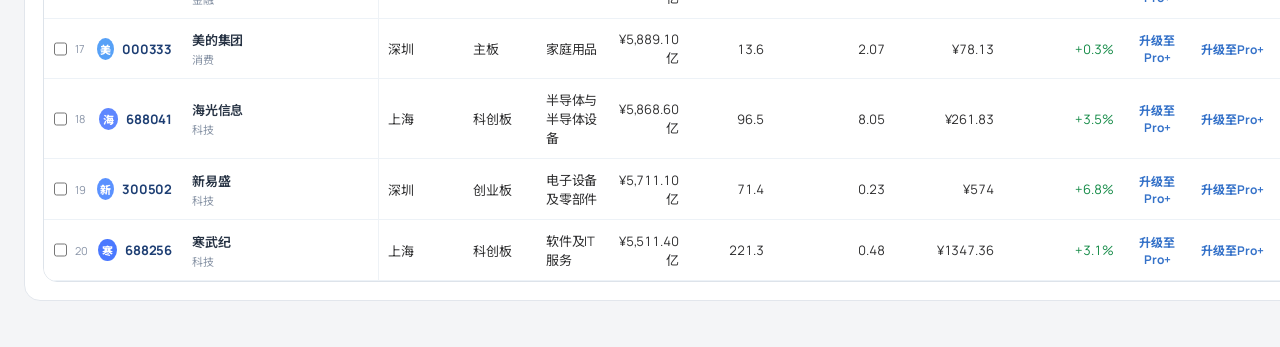
==== commit 377184fd: "feat: align screener with investing-style workspace" ====
--- a/prototype/screener.html
+++ b/prototype/screener.html
@@ -4,11 +4,11 @@
   <meta charset="UTF-8">
   <meta name="viewport" content="width=device-width, initial-scale=1.0">
   <title>四大市场股票思路 | 筛选器原型</title>
-  <link rel="stylesheet" href="assets/styles.css">
+  <link rel="stylesheet" href="assets/styles.css?v=20260417-screener">
 </head>
 <body data-page="screener">
   <div id="app"></div>
-  <script src="assets/data.js"></script>
-  <script src="assets/app.js"></script>
+  <script src="assets/data.js?v=20260417-screener"></script>
+  <script src="assets/app.js?v=20260417-screener"></script>
 </body>
 </html>
--- a/prototype/assets/styles.css
+++ b/prototype/assets/styles.css
@@ -1,4 +1,4 @@
-@import url("https://fonts.googleapis.com/css2?family=IBM+Plex+Mono:wght@400;500;600&family=Noto+Sans+SC:wght@400;500;600;700&display=swap");
+@import url("https://fonts.googleapis.com/css2?family=IBM+Plex+Mono:wght@400;500;600&family=Manrope:wght@600;700;800&family=Noto+Sans+SC:wght@400;500;600;700&display=swap");
 
 :root {
   --bg: #f7f9fc;
@@ -53,7 +53,7 @@
 
 .container { width: min(var(--content), calc(100% - 40px)); margin: 0 auto; }
 .page-shell { min-height: 100vh; display: flex; flex-direction: column; }
-.page-main { flex: 1; padding: 32px 0 56px; }
+.page-main { flex: 1; padding: 40px 0 72px; }
 .fade-up { animation: fadeUp 0.42s cubic-bezier(0.2, 0.8, 0.2, 1) both; }
 
 .site-header {
@@ -177,9 +177,10 @@
   overflow: hidden;
   border-radius: 40px;
   background:
-    radial-gradient(circle at top right, rgba(0, 82, 255, 0.12), transparent 26%),
-    linear-gradient(180deg, #ffffff 0%, #f6f8fc 100%);
-  border: 1px solid rgba(91, 97, 110, 0.14);
+    radial-gradient(ellipse at 92% 8%, rgba(0, 82, 255, 0.13) 0%, transparent 40%),
+    radial-gradient(ellipse at 8% 92%, rgba(0, 82, 255, 0.05) 0%, transparent 40%),
+    linear-gradient(180deg, #ffffff 0%, #f5f8fc 100%);
+  border: 1px solid rgba(0, 82, 255, 0.12);
   box-shadow: var(--shadow-md);
   padding: 48px;
 }
@@ -209,7 +210,7 @@
   right: 0;
   top: 0;
   height: 4px;
-  background: var(--primary);
+  background: linear-gradient(90deg, var(--primary) 0%, rgba(0, 82, 255, 0.2) 60%, transparent 100%);
 }
 
 .hero-grid, .banner-grid, .detail-grid, .ranking-panels, .market-grid, .teaching-grid, .education-grid,
@@ -315,7 +316,8 @@
 .metric-card span, .banner-stat span, .warning-box p, .valuation-meta, .valuation-note, .trend-factor p, .trend-sparkline p {
   color: var(--muted);
 }
-.section { margin-top: 32px; }
+.section { margin-top: 40px; }
+.section:first-child { margin-top: 0; }
 .section-head {
   align-items: end;
   margin-bottom: 18px;
@@ -356,7 +358,15 @@
   background: var(--surface-3);
 }
 .board-panel { min-height: 100%; }
-.card:hover, .stock-row:hover, .related-link:hover {
+.card:hover, .stock-row:hover {
+  transform: translateY(-3px);
+  border-color: rgba(0, 82, 255, 0.2);
+  box-shadow:
+    0 1px 0 rgba(0, 82, 255, 0.06),
+    0 8px 24px rgba(0, 82, 255, 0.09),
+    0 20px 48px rgba(10, 11, 13, 0.07);
+}
+.related-link:hover {
   transform: translateY(-2px);
   border-color: rgba(0, 82, 255, 0.22);
   box-shadow: var(--shadow-md);
@@ -689,13 +699,15 @@
   position: sticky;
   top: 0;
   z-index: 1;
-  background: #f7f9fc;
+  background: #f4f7fb;
   color: var(--muted-strong);
   font-family: var(--heading-font);
   font-size: 12px;
   font-weight: 700;
   letter-spacing: 0.06em;
   text-transform: uppercase;
+  border-bottom: 2px solid rgba(0, 82, 255, 0.1);
+  box-shadow: 0 1px 0 rgba(91, 97, 110, 0.06);
 }
 .valuation-table tbody tr:hover { background: rgba(0, 82, 255, 0.03); }
 .valuation-stock strong, .valuation-stock span { display: block; }
@@ -731,6 +743,585 @@
 .positive { color: var(--success); font-weight: 700; }
 .caution { color: var(--warning); font-weight: 700; }
 .negative { color: var(--danger); font-weight: 700; }
+
+.screener-replica-page {
+  display: grid;
+  gap: 18px;
+}
+
+.screener-replica-head,
+.screener-filter-topline,
+.screener-view-toolbar,
+.screener-saved-item {
+  display: flex;
+  align-items: center;
+  justify-content: space-between;
+  gap: 16px;
+}
+
+.screener-replica-head {
+  align-items: flex-start;
+}
+
+.screener-replica-eyebrow {
+  display: inline-flex;
+  align-items: center;
+  gap: 8px;
+  margin-bottom: 10px;
+  color: #4f5d73;
+  font-size: 12px;
+  font-weight: 700;
+  letter-spacing: 0.08em;
+  text-transform: uppercase;
+}
+
+.screener-replica-title {
+  margin: 0;
+  color: #101524;
+  font-family: "Noto Sans SC", "PingFang SC", "Microsoft YaHei UI", sans-serif;
+  font-size: 28px;
+  font-weight: 700;
+  letter-spacing: -0.02em;
+}
+
+.screener-replica-subtitle {
+  margin: 10px 0 0;
+  max-width: 860px;
+  color: #5f6a7d;
+  font-size: 14px;
+  line-height: 1.7;
+}
+
+.screener-replica-actions {
+  display: flex;
+  align-items: center;
+  gap: 12px;
+  flex-wrap: wrap;
+  justify-content: flex-end;
+}
+
+.screener-replica-summary {
+  color: #4b5a70;
+  font-size: 13px;
+  white-space: nowrap;
+}
+
+.screener-replica-summary strong {
+  color: #0d1525;
+  font-size: 16px;
+  font-weight: 700;
+}
+
+.screener-head-button,
+.screener-download-button,
+.screener-more-button {
+  min-height: 36px;
+  padding: 0 14px;
+  border: 1px solid #cfd8e6;
+  border-radius: 8px;
+  background: #ffffff;
+  color: #2456a6;
+  font-size: 13px;
+  font-weight: 700;
+}
+
+.screener-head-button:hover,
+.screener-download-button:hover,
+.screener-more-button:hover {
+  background: #f6f9fc;
+}
+
+.screener-head-button.is-primary {
+  border-color: #2456a6;
+  background: #2456a6;
+  color: #fff;
+}
+
+.screener-head-button.is-primary:hover {
+  background: #204a8f;
+}
+
+.screener-preset-strip {
+  display: flex;
+  gap: 10px;
+  overflow-x: auto;
+  padding: 4px 0 8px;
+}
+
+.screener-preset-strip::-webkit-scrollbar {
+  height: 6px;
+}
+
+.screener-preset-strip::-webkit-scrollbar-thumb {
+  background: rgba(79, 93, 115, 0.28);
+  border-radius: 999px;
+}
+
+.screener-preset-pill {
+  display: inline-flex;
+  align-items: center;
+  gap: 8px;
+  padding: 0 14px;
+  min-height: 34px;
+  border: 1px solid #d2dced;
+  border-radius: 999px;
+  background: #fff;
+  color: #203048;
+  font-size: 12px;
+  font-weight: 600;
+  white-space: nowrap;
+}
+
+.screener-preset-pill strong {
+  color: #e0613a;
+  font-size: 12px;
+}
+
+.screener-preset-pill.is-active {
+  border-color: #2b67c5;
+  box-shadow: inset 0 0 0 1px rgba(43, 103, 197, 0.12);
+}
+
+.screener-preset-dot {
+  width: 12px;
+  height: 12px;
+  border-radius: 4px;
+  background: linear-gradient(180deg, #ff8f6d 0%, #ea5934 100%);
+  box-shadow: inset 0 0 0 1px rgba(255, 255, 255, 0.55);
+}
+
+.screener-workbench-card {
+  border: 1px solid #dbe3ef;
+  border-radius: 14px;
+  background: #fff;
+  box-shadow: 0 1px 0 rgba(16, 21, 36, 0.02), 0 12px 36px rgba(16, 21, 36, 0.04);
+  padding: 18px 18px 16px;
+}
+
+.screener-filter-left {
+  display: flex;
+  align-items: center;
+  gap: 10px;
+  color: #122039;
+}
+
+.screener-filter-left strong {
+  font-size: 15px;
+}
+
+.screener-filter-left span {
+  padding: 6px 10px;
+  border-radius: 999px;
+  background: #eef2f7;
+  color: #4f5d73;
+  font-size: 12px;
+  font-weight: 600;
+}
+
+.screener-search-box {
+  width: min(300px, 100%);
+}
+
+.screener-search-box input,
+.screener-filter-field select {
+  width: 100%;
+  min-height: 36px;
+  border: 1px solid #d2dced;
+  border-radius: 8px;
+  background: #fff;
+  color: #0e1627;
+  font-size: 13px;
+  padding: 0 12px;
+}
+
+.screener-search-box input:focus,
+.screener-filter-field select:focus {
+  outline: none;
+  border-color: #2b67c5;
+  box-shadow: 0 0 0 3px rgba(43, 103, 197, 0.08);
+}
+
+.screener-category-tabs,
+.screener-view-tabs,
+.screener-active-filters {
+  display: flex;
+  flex-wrap: wrap;
+  gap: 8px;
+}
+
+.screener-category-tabs {
+  margin-top: 16px;
+}
+
+.screener-category-tab,
+.screener-view-tab {
+  min-height: 32px;
+  padding: 0 12px;
+  border: 1px solid transparent;
+  border-radius: 999px;
+  background: #f0f3f7;
+  color: #42506a;
+  font-size: 12px;
+  font-weight: 700;
+}
+
+.screener-category-tab.is-active,
+.screener-view-tab.is-active {
+  background: #ffffff;
+  color: #1c4e9b;
+  border-color: #cfd8e6;
+  box-shadow: 0 2px 8px rgba(28, 78, 155, 0.08);
+}
+
+.screener-filter-grid {
+  display: grid;
+  grid-template-columns: repeat(4, minmax(0, 1fr)) auto;
+  gap: 12px;
+  margin-top: 14px;
+  align-items: end;
+}
+
+.screener-filter-grid.is-secondary {
+  grid-template-columns: repeat(4, minmax(0, 1fr));
+}
+
+.screener-filter-field {
+  display: grid;
+  gap: 6px;
+}
+
+.screener-filter-field span {
+  color: #536279;
+  font-size: 12px;
+  font-weight: 700;
+}
+
+.screener-more-button.is-open {
+  border-color: #2b67c5;
+  color: #2b67c5;
+}
+
+.screener-active-filters {
+  margin-top: 14px;
+}
+
+.screener-active-filter {
+  display: inline-flex;
+  align-items: center;
+  gap: 8px;
+  min-height: 30px;
+  padding: 0 10px;
+  border: 1px solid #dbe3ef;
+  border-radius: 999px;
+  background: #f7f9fc;
+  color: #34507d;
+  font-size: 12px;
+  font-weight: 600;
+}
+
+.screener-active-filter strong {
+  color: #8090aa;
+  font-size: 12px;
+}
+
+.screener-view-toolbar {
+  align-items: flex-start;
+}
+
+.screener-market-pill {
+  min-height: 34px;
+  padding: 0 12px;
+  display: inline-flex;
+  align-items: center;
+  border-radius: 8px;
+  background: #f4f7fb;
+  color: #1e2d43;
+  font-size: 12px;
+  font-weight: 800;
+  letter-spacing: 0.08em;
+}
+
+.screener-view-status {
+  display: flex;
+  align-items: center;
+  gap: 10px;
+  flex-wrap: wrap;
+  justify-content: flex-end;
+  color: #52627b;
+  font-size: 12px;
+}
+
+.screener-custom-panel {
+  display: none;
+}
+
+.screener-custom-panel.is-visible {
+  display: grid;
+  grid-template-columns: repeat(6, minmax(0, 1fr));
+  gap: 10px;
+  margin-top: 14px;
+  padding: 14px;
+  border: 1px solid #e1e8f2;
+  border-radius: 10px;
+  background: #f7f9fc;
+}
+
+.screener-custom-option {
+  display: inline-flex;
+  align-items: center;
+  gap: 8px;
+  color: #364760;
+  font-size: 12px;
+}
+
+.screener-saved-panel {
+  display: none;
+}
+
+.screener-saved-panel.is-visible {
+  display: grid;
+  gap: 10px;
+  border: 1px solid #dbe3ef;
+  border-radius: 12px;
+  background: #fff;
+  box-shadow: 0 12px 36px rgba(16, 21, 36, 0.06);
+  padding: 14px;
+}
+
+.screener-saved-empty {
+  color: #647289;
+  font-size: 13px;
+  line-height: 1.7;
+}
+
+.screener-saved-item {
+  padding: 10px 0;
+  border-bottom: 1px solid #edf2f7;
+}
+
+.screener-saved-item:last-child {
+  border-bottom: 0;
+}
+
+.screener-saved-load,
+.screener-saved-delete {
+  background: transparent;
+  color: #2a4f89;
+}
+
+.screener-saved-load {
+  display: grid;
+  gap: 4px;
+  text-align: left;
+}
+
+.screener-saved-load strong {
+  color: #102039;
+  font-size: 13px;
+}
+
+.screener-saved-load span {
+  color: #607088;
+  font-size: 12px;
+}
+
+.screener-saved-delete {
+  padding: 0 8px;
+  min-height: 30px;
+  border-radius: 8px;
+  border: 1px solid #d7e0ec;
+}
+
+.screener-grid-wrap {
+  margin-top: 14px;
+  overflow: auto;
+  border: 1px solid #dbe3ef;
+  border-radius: 12px;
+}
+
+.screener-grid-table {
+  width: 100%;
+  min-width: 1320px;
+  border-collapse: separate;
+  border-spacing: 0;
+  font-size: 12px;
+}
+
+.screener-grid-table th,
+.screener-grid-table td {
+  padding: 12px 10px;
+  border-bottom: 1px solid #edf2f7;
+  vertical-align: middle;
+  background: #fff;
+}
+
+.screener-grid-table thead th {
+  position: sticky;
+  top: 0;
+  z-index: 3;
+  background: #f8fafc;
+  color: #4e5e78;
+  font-size: 11px;
+  font-weight: 800;
+  letter-spacing: 0.04em;
+}
+
+.screener-grid-table tbody tr:hover td {
+  background: #fbfdff;
+}
+
+.screener-grid-table .is-sticky {
+  position: sticky;
+  left: 0;
+  z-index: 2;
+  min-width: 210px;
+}
+
+.screener-grid-table thead .is-sticky {
+  z-index: 4;
+}
+
+.screener-grid-table .is-numeric {
+  text-align: right;
+  font-variant-numeric: tabular-nums;
+}
+
+.screener-company-head,
+.screener-company-cell {
+  display: flex;
+  align-items: center;
+  gap: 10px;
+}
+
+.screener-row-checkbox {
+  width: 14px;
+  height: 14px;
+  margin: 0;
+}
+
+.screener-row-index {
+  width: 18px;
+  color: #8a95a8;
+  font-size: 11px;
+}
+
+.screener-company-avatar {
+  width: 22px;
+  height: 22px;
+  border-radius: 50%;
+  display: inline-flex;
+  align-items: center;
+  justify-content: center;
+  background: var(--avatar);
+  color: #fff;
+  font-size: 11px;
+  font-weight: 800;
+}
+
+.screener-company-copy {
+  display: grid;
+  gap: 2px;
+}
+
+.screener-company-copy strong {
+  color: #16315a;
+  font-size: 13px;
+  font-weight: 800;
+}
+
+.screener-company-copy span {
+  color: #536279;
+  font-size: 12px;
+}
+
+.screener-sort-button,
+.screener-sort-static {
+  display: inline-flex;
+  align-items: center;
+  gap: 5px;
+  color: inherit;
+  font-size: inherit;
+  font-weight: inherit;
+}
+
+.screener-sort-button span {
+  color: #9aa6b7;
+}
+
+.screener-sort-button.is-active {
+  color: #1e5bbb;
+}
+
+.screener-sort-button.is-active span {
+  color: #1e5bbb;
+}
+
+.screener-locked-link {
+  padding: 0;
+  background: transparent;
+  color: #3572c9;
+  font-size: 12px;
+  font-weight: 700;
+}
+
+.screener-upside {
+  font-weight: 700;
+  white-space: nowrap;
+}
+
+.screener-upside.is-positive {
+  color: #2c9954;
+}
+
+.screener-upside.is-strong {
+  color: #d48316;
+}
+
+.screener-upside.is-negative {
+  color: #d84c37;
+}
+
+@media (max-width: 1180px) {
+  .screener-filter-grid,
+  .screener-filter-grid.is-secondary {
+    grid-template-columns: repeat(2, minmax(0, 1fr));
+  }
+
+  .screener-custom-panel.is-visible {
+    grid-template-columns: repeat(3, minmax(0, 1fr));
+  }
+}
+
+@media (max-width: 820px) {
+  .screener-replica-head,
+  .screener-filter-topline,
+  .screener-view-toolbar,
+  .screener-saved-item {
+    flex-direction: column;
+    align-items: stretch;
+  }
+
+  .screener-search-box {
+    width: 100%;
+  }
+
+  .screener-replica-actions,
+  .screener-view-status {
+    justify-content: flex-start;
+  }
+}
+
+@media (max-width: 620px) {
+  .screener-workbench-card {
+    padding: 14px;
+  }
+
+  .screener-filter-grid,
+  .screener-filter-grid.is-secondary,
+  .screener-custom-panel.is-visible {
+    grid-template-columns: 1fr;
+  }
+}
 
 .trend-panel {
   background: linear-gradient(180deg, #111317 0%, #1c2028 100%);
@@ -751,7 +1342,9 @@
 }
 .trend-temperature {
   color: #fff;
-  background: linear-gradient(180deg, #0052ff 0%, #003ec2 100%);
+  background:
+    radial-gradient(ellipse at 80% 20%, rgba(99, 179, 255, 0.15) 0%, transparent 50%),
+    linear-gradient(160deg, #0060ff 0%, #003ec2 100%);
   border-color: rgba(255, 255, 255, 0.08);
 }
 .trend-label {
@@ -847,62 +1440,72 @@
 }
 .toast.is-visible { opacity: 1; transform: translateY(0); }
 
-/* Apple-inspired visual system override */
+/* Premium design system */
 :root {
-  --bg: #ffffff;
+  --bg: #e8e8ea;
   --surface: #ffffff;
   --surface-2: #f5f5f7;
-  --surface-3: #fbfbfd;
-  --surface-dark: #1d1d1f;
-  --surface-dark-2: #2a2a2d;
-  --heading: #1d1d1f;
-  --text: rgba(29, 29, 31, 0.92);
-  --muted: rgba(29, 29, 31, 0.64);
-  --muted-strong: rgba(29, 29, 31, 0.78);
-  --line: rgba(29, 29, 31, 0.08);
-  --line-strong: rgba(29, 29, 31, 0.14);
-  --primary: #0071e3;
-  --primary-hover: #0077ed;
-  --primary-strong: #0066cc;
-  --primary-soft: rgba(0, 113, 227, 0.1);
-  --success: #12805c;
-  --success-soft: rgba(18, 128, 92, 0.1);
-  --warning: #a96d12;
-  --warning-soft: rgba(169, 109, 18, 0.12);
-  --danger: #c24f43;
-  --danger-soft: rgba(194, 79, 67, 0.1);
-  --shadow-sm: 0 8px 20px rgba(0, 0, 0, 0.06);
-  --shadow-md: 0 18px 42px rgba(0, 0, 0, 0.1);
-  --shadow-lg: 0 24px 56px rgba(0, 0, 0, 0.14);
-  --radius-xl: 32px;
-  --radius-lg: 24px;
-  --radius-md: 18px;
-  --radius-sm: 11px;
+  --surface-3: #fafafc;
+  --surface-dark: #1a1a1c;
+  --surface-dark-2: #28282b;
+  --heading: #18181a;
+  --text: rgba(24, 24, 26, 0.90);
+  --muted: rgba(24, 24, 26, 0.54);
+  --muted-strong: rgba(24, 24, 26, 0.72);
+  --line: rgba(24, 24, 26, 0.07);
+  --line-strong: rgba(24, 24, 26, 0.13);
+  --primary: #0062d6;
+  --primary-hover: #006aeb;
+  --primary-strong: #0057be;
+  --primary-soft: rgba(0, 98, 214, 0.09);
+  --success: #0e7a56;
+  --success-soft: rgba(14, 122, 86, 0.09);
+  --warning: #9a5f00;
+  --warning-soft: rgba(154, 95, 0, 0.10);
+  --danger: #b8423a;
+  --danger-soft: rgba(184, 66, 58, 0.09);
+  --shadow-sm:
+    0 1px 1px rgba(0, 0, 0, 0.03),
+    0 4px 10px rgba(0, 0, 0, 0.05),
+    0 10px 22px rgba(0, 0, 0, 0.04);
+  --shadow-md:
+    0 1px 2px rgba(0, 0, 0, 0.04),
+    0 8px 24px rgba(0, 0, 0, 0.08),
+    0 24px 48px rgba(0, 0, 0, 0.06);
+  --shadow-lg:
+    0 2px 4px rgba(0, 0, 0, 0.04),
+    0 16px 36px rgba(0, 0, 0, 0.10),
+    0 36px 64px rgba(0, 0, 0, 0.09);
+  --radius-xl: 28px;
+  --radius-lg: 22px;
+  --radius-md: 16px;
+  --radius-sm: 10px;
   --content: 1220px;
-  --heading-font: "SF Pro Display", "SF Pro Text", -apple-system, BlinkMacSystemFont, "Segoe UI", "PingFang SC", "Hiragino Sans GB", "Microsoft YaHei UI", sans-serif;
-  --body-font: "SF Pro Text", "SF Pro Display", -apple-system, BlinkMacSystemFont, "Segoe UI", "PingFang SC", "Hiragino Sans GB", "Microsoft YaHei UI", sans-serif;
-  --mono-font: "SF Mono", "IBM Plex Mono", ui-monospace, Consolas, monospace;
+  --heading-font: "Manrope", "PingFang SC", "Hiragino Sans GB", "Noto Sans SC", "Microsoft YaHei UI", sans-serif;
+  --body-font: "Manrope", "Noto Sans SC", "PingFang SC", "Hiragino Sans GB", "Microsoft YaHei UI", sans-serif;
+  --mono-font: "IBM Plex Mono", ui-monospace, Consolas, monospace;
 }
 
 body {
   color: var(--text);
-  background:
-    linear-gradient(180deg, #ffffff 0%, #fbfbfd 48%, #f5f5f7 100%);
+  font-size: 15px;
+  letter-spacing: -0.012em;
+  background: linear-gradient(180deg, #ececee 0%, #e6e6e9 100%);
 }
 
 .page-main {
-  padding: 24px 0 72px;
+  padding: 32px 0 80px;
 }
 
 .site-header {
   color: rgba(255, 255, 255, 0.92);
-  background: rgba(0, 0, 0, 0.78);
-  backdrop-filter: saturate(180%) blur(20px);
-  border-bottom: 1px solid rgba(255, 255, 255, 0.08);
+  background: rgba(18, 18, 20, 0.85);
+  backdrop-filter: saturate(200%) blur(24px);
+  border-bottom: 1px solid rgba(255, 255, 255, 0.07);
 }
 
 .header-inner {
-  padding: 14px 0 10px;
+  padding: 15px 0 11px;
 }
 
 .subnav {
@@ -927,7 +1530,8 @@
 .floating-card strong,
 .related-link strong {
   color: var(--heading);
-  font-weight: 600;
+  font-weight: 700;
+  letter-spacing: -0.022em;
 }
 
 .brand-copy strong {
@@ -1045,11 +1649,22 @@
 }
 
 .section-marker {
+  display: inline-flex;
+  align-items: center;
+  gap: 0;
+  padding: 4px 10px;
+  border-radius: 8px;
+  background: rgba(0, 113, 227, 0.08);
   color: var(--primary-strong);
+  font-size: 11px;
+  font-weight: 700;
+  letter-spacing: 0.06em;
+  text-transform: uppercase;
+  margin-bottom: 8px;
 }
 
 .section-marker::before {
-  background: var(--primary);
+  display: none;
 }
 
 .hero h1,
@@ -1058,29 +1673,39 @@
 }
 
 .hero h1 {
-  font-size: clamp(40px, 5vw, 60px);
-  font-weight: 600;
-  line-height: 1.04;
-  letter-spacing: -0.04em;
+  font-size: clamp(38px, 4.5vw, 56px);
+  font-weight: 800;
+  line-height: 1.01;
+  letter-spacing: -0.048em;
 }
 
 .page-title {
-  font-weight: 600;
-  line-height: 1.08;
-  letter-spacing: -0.035em;
+  font-weight: 800;
+  line-height: 1.03;
+  letter-spacing: -0.044em;
 }
 
 .section-head h2 {
-  font-size: clamp(26px, 3vw, 36px);
-  font-weight: 600;
-  line-height: 1.08;
-  letter-spacing: -0.03em;
+  font-size: clamp(26px, 2.8vw, 36px);
+  font-weight: 700;
+  line-height: 1.06;
+  letter-spacing: -0.032em;
+  margin-bottom: 4px;
+}
+
+.section-head p {
+  font-size: 14px;
+  color: var(--muted);
+  margin-top: 5px;
+  line-height: 1.55;
 }
 
 .card h3,
 .stock-row h3 {
-  font-weight: 600;
-  letter-spacing: -0.02em;
+  font-size: 18px;
+  font-weight: 700;
+  letter-spacing: -0.026em;
+  line-height: 1.22;
 }
 
 .hero p {
@@ -1141,7 +1766,7 @@
 .stock-row,
 .related-link,
 .trend-sparkline {
-  background: var(--surface-2);
+  background: var(--surface);
 }
 
 .filter-panel,
@@ -1150,27 +1775,57 @@
 }
 
 .panel.opportunity {
-  background: linear-gradient(180deg, #ffffff 0%, #f7fbff 100%);
+  background: linear-gradient(180deg, #f8fffe 0%, #ffffff 100%);
+  overflow: hidden;
+}
+
+.panel.opportunity::before {
+  content: "";
+  position: absolute;
+  left: 0;
+  right: 0;
+  top: 0;
+  height: 3px;
+  background: linear-gradient(90deg, var(--success) 0%, rgba(18, 128, 92, 0.12) 70%, transparent 100%);
 }
 
 .panel.risk,
 .warning-box,
 .state-card.risk {
-  background: linear-gradient(180deg, #fff7f5 0%, #ffffff 100%);
+  background: linear-gradient(180deg, #fff8f6 0%, #ffffff 100%);
+  overflow: hidden;
+}
+
+.panel.risk::before {
+  content: "";
+  position: absolute;
+  left: 0;
+  right: 0;
+  top: 0;
+  height: 3px;
+  background: linear-gradient(90deg, var(--danger) 0%, rgba(194, 79, 67, 0.12) 70%, transparent 100%);
+}
+
+.card,
+.stock-row,
+.related-link {
+  transition:
+    transform 0.24s cubic-bezier(0.2, 0, 0, 1),
+    box-shadow 0.24s cubic-bezier(0.2, 0, 0, 1);
 }
 
 .card:hover,
 .stock-row:hover,
 .related-link:hover {
-  transform: translateY(-2px);
+  transform: translateY(-3px);
   box-shadow: var(--shadow-md);
 }
 
 .pill {
-  font-family: var(--body-font);
+  font-family: var(--heading-font);
   font-size: 11px;
-  font-weight: 600;
-  letter-spacing: -0.01em;
+  font-weight: 700;
+  letter-spacing: 0em;
   text-transform: none;
 }
 
@@ -1263,18 +1918,23 @@
 
 .stat-card {
   color: var(--heading);
-  background: linear-gradient(180deg, #ffffff 0%, #f3f5f8 100%);
+  background: var(--surface);
   border: 0;
   box-shadow: var(--shadow-sm);
 }
 
-.stat-card strong,
-.stat-card span {
+.stat-card strong {
   color: var(--heading);
+  font-size: 30px;
+  font-weight: 800;
+  letter-spacing: -0.04em;
 }
 
 .stat-card span {
   color: var(--muted);
+  font-size: 12px;
+  font-weight: 500;
+  letter-spacing: 0.01em;
 }
 
 .field label {
@@ -1282,16 +1942,18 @@
 }
 
 .field select {
-  min-height: 44px;
-  border-radius: 999px;
-  border: 1px solid rgba(29, 29, 31, 0.08);
-  background: #fbfbfd;
+  min-height: 42px;
+  border-radius: 12px;
+  border: 1px solid rgba(24, 24, 26, 0.10);
+  background: var(--surface);
+  font-size: 14px;
 }
 .text-input {
-  min-height: 44px;
-  border-radius: 999px;
-  border: 1px solid rgba(29, 29, 31, 0.08);
-  background: #fbfbfd;
+  min-height: 42px;
+  border-radius: 12px;
+  border: 1px solid rgba(24, 24, 26, 0.10);
+  background: var(--surface);
+  font-size: 14px;
 }
 
 .field select:focus {
@@ -1315,9 +1977,9 @@
 }
 
 .list-bullets li {
-  background: rgba(255, 255, 255, 0.72);
+  background: var(--surface-2);
   border: 0;
-  box-shadow: inset 0 0 0 1px rgba(29, 29, 31, 0.04);
+  box-shadow: none;
 }
 
 .empty-state {
@@ -1404,8 +2066,10 @@
 }
 
 .valuation-table th {
-  background: #fafafc;
+  background: #f5f5f7;
   color: var(--muted-strong);
+  font-size: 11px;
+  letter-spacing: 0.05em;
 }
 
 .valuation-table tbody tr:hover {
@@ -1525,34 +2189,34 @@
 .tool-card,
 .calendar-card {
   border-radius: 22px;
-  background: #ffffff;
+  background: var(--surface);
   box-shadow: var(--shadow-sm);
-  border: 1px solid rgba(29, 29, 31, 0.06);
+  border: 0;
 }
 
 .home-overview-panel,
 .market-matrix-panel,
 .leaderboard-card,
 .calendar-card {
-  padding: 24px;
+  padding: 26px;
 }
 
 .home-title {
   margin: 0;
   font-family: var(--heading-font);
-  font-size: clamp(34px, 4vw, 48px);
-  font-weight: 700;
-  line-height: 1.05;
-  letter-spacing: -0.04em;
+  font-size: clamp(32px, 3.8vw, 46px);
+  font-weight: 800;
+  line-height: 1.03;
+  letter-spacing: -0.048em;
   color: var(--heading);
 }
 
 .home-lead {
   margin: 14px 0 0;
-  max-width: 720px;
+  max-width: 640px;
   color: var(--muted);
-  font-size: 16px;
-  line-height: 1.65;
+  font-size: 15px;
+  line-height: 1.7;
 }
 
 .terminal-kpis {
@@ -1602,11 +2266,21 @@
   border-right: 0;
 }
 
+.quote-board-head {
+  display: flex;
+  align-items: center;
+  gap: 12px;
+  margin-top: 28px;
+  margin-bottom: 12px;
+  padding-bottom: 10px;
+  border-bottom: 1px solid rgba(29, 29, 31, 0.08);
+}
+
 .quote-board {
   display: grid;
   grid-template-columns: repeat(4, minmax(0, 1fr));
   gap: 14px;
-  margin-top: 18px;
+  margin-top: 0;
 }
 
 .quote-group {
@@ -1812,6 +2486,26 @@
   gap: 16px;
 }
 
+.card.featured {
+  grid-column: span 2;
+  background:
+    radial-gradient(ellipse at 90% 10%, rgba(41, 151, 255, 0.18) 0%, transparent 45%),
+    linear-gradient(160deg, #1c1c1e 0%, #000000 100%);
+  color: #ffffff;
+  box-shadow: var(--shadow-md);
+}
+
+.card.featured h3,
+.card.featured p {
+  color: rgba(255, 255, 255, 0.92);
+}
+
+.card.featured p {
+  color: rgba(255, 255, 255, 0.72);
+  font-size: 16px;
+  line-height: 1.6;
+}
+
 .watch-list,
 .read-list {
   gap: 0;
@@ -1821,10 +2515,315 @@
   min-width: 110px;
 }
 
+.jp2-hero-grid {
+  grid-template-columns: minmax(0, 1.18fr) minmax(320px, 0.82fr);
+  align-items: start;
+}
+
+.jp2-state-card,
+.jp2-conclusion-card,
+.jp2-framework-panel,
+.jp2-candidate-panel {
+  min-height: 100%;
+}
+
+.jp2-hero-note {
+  margin: 18px 0 0;
+  color: var(--muted);
+  line-height: 1.7;
+  font-size: 16px;
+}
+
+.jp2-hero-side {
+  gap: 16px;
+}
+
+.jp2-state-card {
+  padding: 24px;
+}
+
+.jp2-state-card .card-title {
+  margin: 14px 0 18px;
+  font-size: 26px;
+  line-height: 1.12;
+  color: #ffffff;
+}
+
+.jp2-state-card .jp2-step p {
+  color: rgba(255, 255, 255, 0.72);
+}
+
+.jp2-state-card .jp2-step-index {
+  color: #ffffff;
+  background: rgba(255, 255, 255, 0.12);
+}
+
+.jp2-stat-grid,
+.jp2-conclusion-grid,
+.jp2-cta-grid {
+  display: grid;
+  gap: 16px;
+}
+
+.jp2-stat-grid {
+  grid-template-columns: repeat(2, minmax(0, 1fr));
+}
+
+.jp2-stat-card em {
+  display: block;
+  margin-top: 10px;
+  color: var(--muted);
+  font-size: 12px;
+  font-style: normal;
+  line-height: 1.5;
+}
+
+.jp2-conclusion-grid {
+  grid-template-columns: repeat(2, minmax(0, 1fr));
+}
+
+.jp2-conclusion-card.is-positive {
+  background: linear-gradient(180deg, rgba(15, 157, 88, 0.05) 0%, #ffffff 100%);
+}
+
+.jp2-conclusion-card.is-danger {
+  background: linear-gradient(180deg, rgba(217, 48, 37, 0.05) 0%, #ffffff 100%);
+}
+
+.jp2-driver-grid,
+.jp2-idea-grid {
+  grid-template-columns: repeat(3, minmax(0, 1fr));
+}
+
+.jp2-list {
+  margin-top: 18px;
+}
+
+.jp2-list li {
+  padding: 14px 16px;
+}
+
+.jp2-framework-grid {
+  display: grid;
+  grid-template-columns: minmax(0, 0.92fr) minmax(0, 1.08fr);
+  gap: 18px;
+  align-items: start;
+}
+
+.jp2-node-grid {
+  display: grid;
+  grid-template-columns: repeat(2, minmax(0, 1fr));
+  gap: 14px;
+  margin-top: 20px;
+}
+
+.jp2-node-button {
+  width: 100%;
+  padding: 18px;
+  text-align: left;
+  border-radius: 20px;
+  border: 1px solid rgba(29, 29, 31, 0.08);
+  background: linear-gradient(180deg, #ffffff 0%, #f7f9fc 100%);
+  box-shadow: var(--shadow-sm);
+  transition:
+    transform 0.2s ease,
+    border-color 0.2s ease,
+    box-shadow 0.2s ease,
+    background 0.2s ease;
+}
+
+.jp2-node-button:hover {
+  transform: translateY(-2px);
+  border-color: rgba(0, 82, 255, 0.22);
+  box-shadow: var(--shadow-md);
+}
+
+.jp2-node-button.is-active {
+  border-color: rgba(0, 82, 255, 0.28);
+  background: linear-gradient(180deg, rgba(0, 82, 255, 0.08) 0%, #ffffff 100%);
+  box-shadow: 0 0 0 1px rgba(0, 82, 255, 0.08), var(--shadow-md);
+}
+
+.jp2-node-button strong,
+.jp2-step strong {
+  display: block;
+  font-family: var(--heading-font);
+  color: var(--heading);
+}
+
+.jp2-node-button strong {
+  margin-top: 10px;
+  font-size: 18px;
+  line-height: 1.2;
+}
+
+.jp2-node-button span:last-child {
+  display: block;
+  margin-top: 8px;
+  color: var(--muted);
+  font-size: 14px;
+  line-height: 1.6;
+}
+
+.jp2-node-step,
+.jp2-step-index {
+  display: inline-flex;
+  align-items: center;
+  justify-content: center;
+  width: 36px;
+  height: 36px;
+  border-radius: 999px;
+  font-family: var(--mono-font);
+  font-size: 12px;
+  font-weight: 600;
+}
+
+.jp2-node-step {
+  color: var(--primary-strong);
+  background: rgba(0, 82, 255, 0.1);
+}
+
+.jp2-metric-row {
+  margin: 18px 0 4px;
+}
+
+.jp2-framework-columns {
+  display: grid;
+  grid-template-columns: repeat(2, minmax(0, 1fr));
+  gap: 14px;
+  margin-top: 18px;
+}
+
+.jp2-framework-block {
+  padding: 18px;
+}
+
+.jp2-framework-warning {
+  margin: 18px 0;
+}
+
+.jp2-candidate-table-wrap {
+  overflow-x: auto;
+}
+
+.jp2-candidate-table {
+  width: 100%;
+  min-width: 840px;
+}
+
+.jp2-candidate-table th,
+.jp2-candidate-table td {
+  padding: 16px 14px;
+  text-align: left;
+  vertical-align: top;
+  border-bottom: 1px solid rgba(29, 29, 31, 0.08);
+  line-height: 1.6;
+}
+
+.jp2-candidate-table th {
+  color: var(--muted);
+  font-size: 12px;
+  font-weight: 700;
+  letter-spacing: 0.04em;
+  text-transform: uppercase;
+  white-space: nowrap;
+}
+
+.jp2-candidate-table tbody tr:hover {
+  background: rgba(0, 82, 255, 0.03);
+}
+
+.jp2-step-list {
+  display: grid;
+  gap: 16px;
+}
+
+.jp2-step {
+  display: grid;
+  grid-template-columns: auto 1fr;
+  gap: 14px;
+  align-items: start;
+  padding: 18px;
+  border-radius: 20px;
+  background: var(--surface-3);
+  border: 1px solid rgba(29, 29, 31, 0.06);
+}
+
+.jp2-step.compact {
+  padding: 14px 0;
+  border: 0;
+  border-radius: 0;
+  background: transparent;
+  border-top: 1px solid rgba(255, 255, 255, 0.08);
+}
+
+.jp2-step.compact:first-child {
+  border-top: 0;
+  padding-top: 0;
+}
+
+.jp2-step p {
+  margin: 4px 0 0;
+  color: var(--muted);
+  line-height: 1.65;
+}
+
+.jp2-step-index {
+  color: #ffffff;
+  background: var(--surface-dark);
+}
+
+.jp2-cta-grid {
+  grid-template-columns: repeat(3, minmax(0, 1fr));
+}
+
+.jp2-cta-card {
+  min-height: 100%;
+}
+
+@media (max-width: 1100px) {
+  .jp2-hero-grid,
+  .jp2-framework-grid {
+    grid-template-columns: 1fr;
+  }
+
+  .jp2-driver-grid,
+  .jp2-idea-grid,
+  .jp2-cta-grid {
+    grid-template-columns: repeat(2, minmax(0, 1fr));
+  }
+}
+
+@media (max-width: 820px) {
+  .jp2-stat-grid,
+  .jp2-conclusion-grid,
+  .jp2-driver-grid,
+  .jp2-idea-grid,
+  .jp2-node-grid,
+  .jp2-framework-columns,
+  .jp2-cta-grid {
+    grid-template-columns: 1fr;
+  }
+
+  .jp2-node-button,
+  .jp2-step {
+    padding: 16px;
+  }
+}
+
 @keyframes fadeUp {
   from { opacity: 0; transform: translateY(14px); }
   to { opacity: 1; transform: translateY(0); }
 }
+
+.hero-grid > *:nth-child(1),
+.banner-grid > *:nth-child(1),
+.market-grid > *:nth-child(1) { animation-delay: 0ms; }
+.hero-grid > *:nth-child(2),
+.banner-grid > *:nth-child(2),
+.market-grid > *:nth-child(2) { animation-delay: 60ms; }
+.market-grid > *:nth-child(3) { animation-delay: 120ms; }
+.market-grid > *:nth-child(4) { animation-delay: 180ms; }
 
 @media (max-width: 1100px) {
   .hero-grid, .banner-grid, .detail-grid, .ranking-panels, .board-grid { grid-template-columns: 1fr; }
@@ -1869,3 +2868,290 @@
   .page-title { font-size: clamp(28px, 9vw, 38px); }
   .section-head h2 { font-size: 28px; }
 }
+
+body[data-page="screener"] {
+  background: #f4f5f7;
+  overflow-x: hidden;
+}
+
+body[data-page="screener"] .page-main {
+  padding: 18px 0 32px;
+}
+
+body[data-page="screener"] .container {
+  width: min(1420px, calc(100% - 48px));
+}
+
+body[data-page="screener"] .site-footer {
+  display: none;
+}
+
+body[data-page="screener"] .screener-replica-page {
+  gap: 14px;
+}
+
+body[data-page="screener"] .screener-replica-head {
+  padding: 10px 2px 14px;
+  border-bottom: 1px solid #e6e8ec;
+}
+
+body[data-page="screener"] .screener-filter-topline,
+body[data-page="screener"] .screener-view-toolbar {
+  flex-wrap: wrap;
+}
+
+body[data-page="screener"] .screener-replica-eyebrow,
+body[data-page="screener"] .screener-replica-subtitle,
+body[data-page="screener"] .screener-preset-strip {
+  display: none;
+}
+
+body[data-page="screener"] .screener-replica-title {
+  font-size: 22px;
+  font-weight: 700;
+  letter-spacing: 0;
+}
+
+body[data-page="screener"] .screener-workbench-card {
+  padding: 16px 18px 18px;
+  border-radius: 16px;
+  border-color: #e2e6ec;
+  box-shadow: none;
+}
+
+body[data-page="screener"] .screener-replica-toolbar {
+  display: flex;
+  align-items: center;
+  justify-content: flex-end;
+  gap: 12px;
+  flex-wrap: wrap;
+}
+
+body[data-page="screener"] .screener-replica-actions {
+  display: flex;
+  align-items: center;
+  gap: 12px;
+  flex-wrap: wrap;
+  justify-content: flex-end;
+}
+
+body[data-page="screener"] .screener-head-button {
+  min-width: 82px;
+}
+
+body[data-page="screener"] .screener-filter-topline,
+body[data-page="screener"] .screener-view-toolbar {
+  gap: 12px;
+}
+
+body[data-page="screener"] .screener-filter-topline {
+  display: grid;
+  grid-template-columns: minmax(0, 1fr) minmax(220px, 300px);
+  align-items: center;
+}
+
+body[data-page="screener"] .screener-filter-left strong {
+  font-size: 15px;
+}
+
+body[data-page="screener"] .screener-filter-left span {
+  padding: 7px 12px;
+  background: #eef2f6;
+  color: #667489;
+}
+
+body[data-page="screener"] .screener-search-box {
+  width: 100%;
+}
+
+body[data-page="screener"] .screener-search-box input,
+body[data-page="screener"] .screener-filter-field select {
+  min-height: 38px;
+  border-radius: 10px;
+  border-color: #d7dfe8;
+  box-shadow: none;
+}
+
+body[data-page="screener"] .screener-category-tabs,
+body[data-page="screener"] .screener-view-tabs {
+  gap: 10px;
+}
+
+body[data-page="screener"] .screener-category-tab,
+body[data-page="screener"] .screener-view-tab {
+  min-height: 32px;
+  padding: 0 13px;
+  border: 1px solid #eef1f5;
+  background: #f2f4f7;
+  color: #566273;
+  box-shadow: none;
+}
+
+body[data-page="screener"] .screener-category-tab.is-active,
+body[data-page="screener"] .screener-view-tab.is-active {
+  border-color: #d9dfe8;
+  background: #fff;
+  color: #1457b5;
+  box-shadow: none;
+}
+
+body[data-page="screener"] .screener-filter-grid {
+  grid-template-columns: repeat(4, minmax(0, 1fr)) auto;
+  gap: 14px;
+}
+
+body[data-page="screener"] .screener-filter-grid.is-secondary {
+  grid-template-columns: repeat(4, minmax(0, 1fr));
+}
+
+body[data-page="screener"] .screener-more-button,
+body[data-page="screener"] .screener-download-button,
+body[data-page="screener"] .screener-head-button {
+  border-radius: 10px;
+  box-shadow: none;
+}
+
+body[data-page="screener"] .screener-market-pill {
+  min-height: 34px;
+  border: 1px solid #d8dfe8;
+  background: #f6f8fb;
+  color: #243548;
+}
+
+body[data-page="screener"] .screener-view-status {
+  gap: 14px;
+}
+
+body[data-page="screener"] .screener-grid-wrap {
+  margin-top: 12px;
+  border-radius: 14px;
+  border-color: #dde3ea;
+}
+
+body[data-page="screener"] .screener-grid-table {
+  min-width: 1560px;
+  font-size: 13px;
+}
+
+body[data-page="screener"] .screener-grid-table thead th {
+  background: #fbfcfd;
+  color: #536277;
+  font-size: 12px;
+  letter-spacing: 0;
+  white-space: nowrap;
+}
+
+body[data-page="screener"] .screener-grid-table th,
+body[data-page="screener"] .screener-grid-table td {
+  padding: 11px 10px;
+}
+
+body[data-page="screener"] .screener-grid-table tbody tr:hover td {
+  background: #fcfdff;
+}
+
+body[data-page="screener"] .screener-grid-table .is-sticky-company {
+  left: 0;
+  min-width: 138px;
+  max-width: 138px;
+}
+
+body[data-page="screener"] .screener-grid-table .is-sticky-name {
+  left: 138px;
+  min-width: 196px;
+  max-width: 196px;
+}
+
+body[data-page="screener"] .screener-grid-table td.is-sticky-company,
+body[data-page="screener"] .screener-grid-table td.is-sticky-name,
+body[data-page="screener"] .screener-grid-table th.is-sticky-company,
+body[data-page="screener"] .screener-grid-table th.is-sticky-name {
+  box-shadow: 1px 0 0 #eef2f6;
+}
+
+body[data-page="screener"] .screener-company-head,
+body[data-page="screener"] .screener-company-cell {
+  gap: 8px;
+}
+
+body[data-page="screener"] .screener-company-copy {
+  gap: 0;
+}
+
+body[data-page="screener"] .screener-company-copy strong {
+  color: #1d3e73;
+  font-size: 13px;
+  font-weight: 700;
+}
+
+body[data-page="screener"] .screener-name-cell {
+  display: grid;
+  gap: 2px;
+}
+
+body[data-page="screener"] .screener-name-cell strong {
+  color: #263243;
+  font-size: 13px;
+  font-weight: 600;
+}
+
+body[data-page="screener"] .screener-name-cell span {
+  color: #8793a5;
+  font-size: 11px;
+}
+
+body[data-page="screener"] .screener-sort-button,
+body[data-page="screener"] .screener-sort-static {
+  justify-content: flex-start;
+}
+
+body[data-page="screener"] .screener-stat-text.is-positive {
+  color: #138a46;
+}
+
+body[data-page="screener"] .screener-stat-text.is-negative {
+  color: #cc4b37;
+}
+
+@media (max-width: 1180px) {
+  body[data-page="screener"] .screener-filter-grid,
+  body[data-page="screener"] .screener-filter-grid.is-secondary {
+    grid-template-columns: repeat(2, minmax(0, 1fr));
+  }
+}
+
+@media (max-width: 820px) {
+  body[data-page="screener"] .container {
+    width: min(1420px, calc(100% - 24px));
+  }
+
+  body[data-page="screener"] .screener-filter-topline {
+    grid-template-columns: 1fr;
+  }
+
+  body[data-page="screener"] .screener-replica-toolbar,
+  body[data-page="screener"] .screener-replica-actions {
+    justify-content: flex-start;
+  }
+
+  body[data-page="screener"] .screener-grid-table .is-sticky-name {
+    left: 132px;
+    min-width: 180px;
+    max-width: 180px;
+  }
+}
+
+@media (max-width: 620px) {
+  body[data-page="screener"] .page-main {
+    padding-top: 14px;
+  }
+
+  body[data-page="screener"] .screener-workbench-card {
+    padding: 14px;
+  }
+
+  body[data-page="screener"] .screener-filter-grid,
+  body[data-page="screener"] .screener-filter-grid.is-secondary {
+    grid-template-columns: 1fr;
+  }
+}
